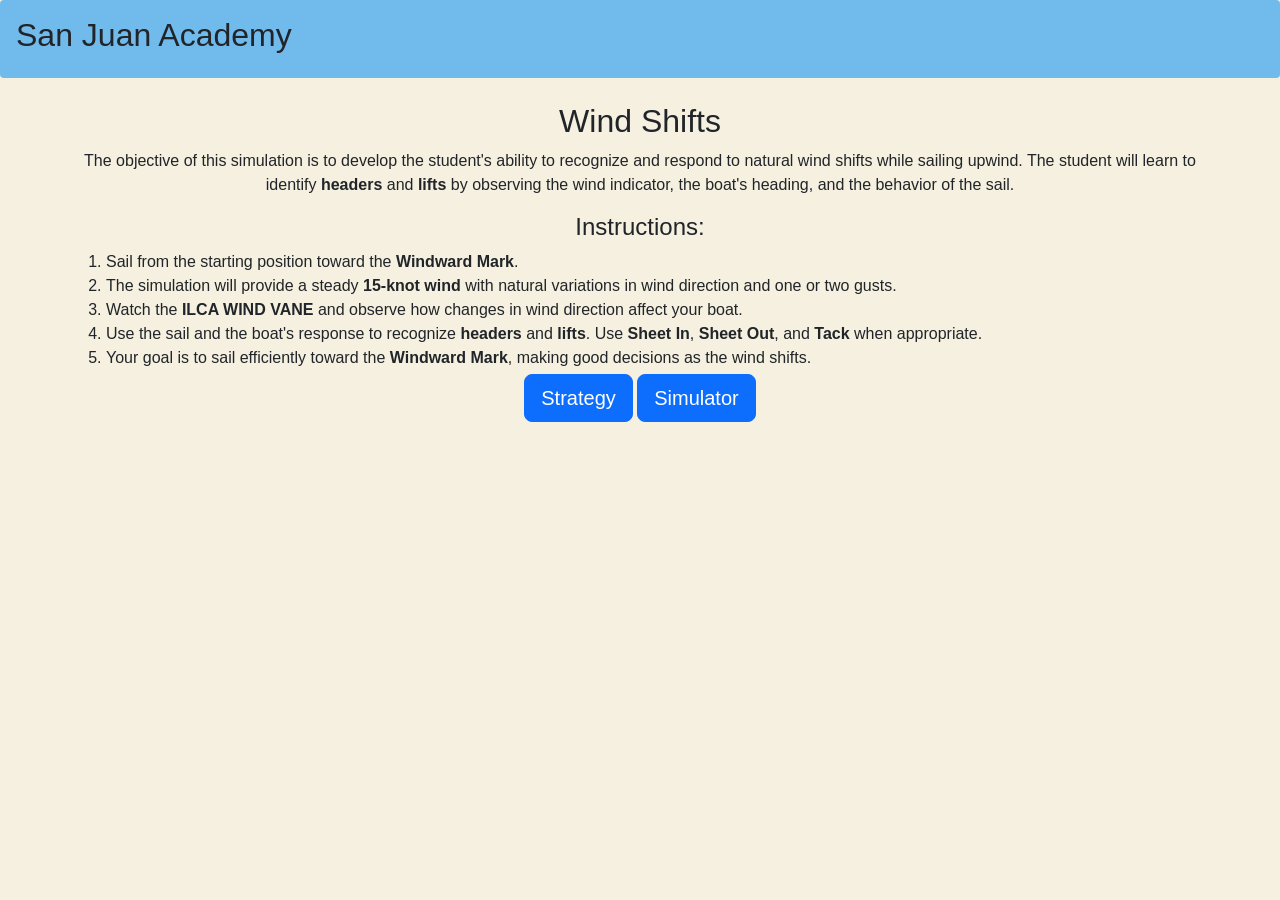
==== index.html @ 639eae8e "Update index.html" ====
<!DOCTYPE html>
<html lang="en">
<head>
<meta charset="UTF-8">
<meta name="viewport" content="width=device-width, initial-scale=1">
<title>Wind Shifts | San Juan Academy</title>

<!-- Bootstrap -->
<link href="https://cdn.jsdelivr.net/npm/bootstrap@5.3.7/dist/css/bootstrap.min.css" rel="stylesheet">

<!-- Bootstrap Icons -->
<link rel="stylesheet" href="https://cdn.jsdelivr.net/npm/bootstrap-icons@1.13.1/font/bootstrap-icons.min.css">

<!-- Google Font -->
<link href="https://fonts.googleapis.com/css2?family=Inter:wght@400;500;600;700&display=swap" rel="stylesheet">

    	<!-- 2. Your Personal Custom CSS Last (Overrides everything above safely) -->
  	<link rel="stylesheet" href="css/style.css">
    <link rel="apple-touch-icon" sizes="180x180" href="favicon/apple-touch-icon.png">
    <link rel="icon" type="image/png" sizes="32x32" href="favicon/favicon-32x32.png">
    <link rel="icon" type="image/png" sizes="16x16" href="favicon/favicon-16x16.png">
    <link rel="manifest" href="favicon/site.webmanifest">
</head>
<body>
    <div style="background-color: var(--nav-bg); color: var(--text-color); padding: 1rem; border-radius: 4px;">
        <h2>San Juan Academy</h2>
    </div>

    <section class="container text-center py-4">
            <h2>Wind Shifts</h2> 
    <p>
        The objective of this simulation is to develop the student's ability
        to recognize and respond to natural wind shifts while sailing upwind.
        The student will learn to identify <strong>headers</strong> and
        <strong>lifts</strong> by observing the wind indicator, the boat's
        heading, and the behavior of the sail.
    </p>

    <h4>
        Instructions:
    </h4>

    <!-- "text-start" forces text alignment to the left,
         and "d-inline-block" prevents the list from stretching -->
    <ol class="text-start d-inline-block ps-4 mb-0">
        <li>
            Sail from the starting position toward the
            <strong>Windward Mark</strong>.
        </li>
        <li>
            The simulation will provide a steady
            <strong>15-knot wind</strong> with natural variations in
            wind direction and one or two gusts.
        </li>
        <li>
            Watch the <strong>ILCA WIND VANE</strong> and observe how changes
            in wind direction affect your boat.
        </li>
        <li>
            Use the sail and the boat's response to recognize
            <strong>headers</strong> and <strong>lifts</strong>. Use <strong>Sheet In</strong>, <strong>Sheet Out</strong>, and
            <strong>Tack</strong> when appropriate.
        </li>
        <li>
            Your goal is to sail efficiently toward the
            <strong>Windward Mark</strong>, making good decisions as the
            wind shifts.
        </li>
    </ol>
    <div class="text-center my-1">
        <a href="strategy.html" class="btn btn-primary btn-lg">Strategy</a>
        <a href="main.html" class="btn btn-primary btn-lg">Simulator</a>
    </div>
</section>
</body>
---- css/style.css ----
/* 1. Define your 5 colors */
:root {
  --bg-color: rgb(245 240 223);       /* 1. Soft Sand (Main Light Background) */
  --text-color: rgb(33 37 41);         /* 2. Charcoal Black (Main Text for clear reading) */
  --primary-color: rgb(21 101 161);    /* 3. Deep Sea Blue (Buttons) */
  --nav-bg: rgb(113 186 236);          /* 4. Light Clear Sky Blue (Navbar Background) */
  --footer-bg: rgb(229 217 186);       /* 5. Sandy Beach Beige (Footer Background) */
}

/* 2. Assign them to your HTML structures */
body {
  background-color: var(--bg-color) !important;
  color: var(--text-color) !important;
  margin: 0;
  font-family: -apple-system, BlinkMacSystemFont, "Segoe UI", Roboto, sans-serif;
}









/* ==========================================
   3. Layout Container 
   ========================================== */
.container {
  display: flex;
  flex-direction: column;
  height: 90dvh;
}

  /* 1. Make the input pane a flex container that fills the height */
#input-pane {
  display: flex;
  flex-direction: column;
  height: 100%; /* Or 100vh depending on your container setup */
}


/* 2. Hide inactive sections, but make the active section fill ALL available space */
.input-section {
  display: none; 
}

.input-section.active {
  display: flex;
  flex-direction: column;
  flex: 1; /* 💡 This forces the active section to stretch and fill the whole #input-pane */
  height: 100%;
}

/* 3. Make the rows stretch evenly from top to bottom */
.input-section.active .control-row,
.input-section.active .control-column {
  display: flex;
  flex: 1; /* 💡 This splits the vertical space evenly among rows/columns */
  gap: 8px; /* Adds space between buttons */
  margin-bottom: 8px;
}

/* 4. Make the buttons expand to fill the width and height of their row */
.control-button {
  flex: 1; /* 💡 This forces buttons to stretch horizontally to fill the row */
  width: 100%;
  height: 100%; /* Forces buttons to stretch vertically */
  font-size: 1.1rem; /* Optional: makes text easier to read on big buttons */
}


/* ==========================================
   4. Individual Panel Blocks
   ========================================== */
#windControl, 
#pointOfSailControl, 
#map, 
#input-pane {
  background: #ffffff;
  padding: 8px; /* Reduced box interior padding */
  border-radius: 6px;
  box-shadow: 0 1px 3px rgba(0, 0, 0, 0.05);
  box-sizing: border-box;
}

/* Map specific styling */
#map {
  background-color: #e5e9f0;
  border: 1px dashed #ccd4e0;
  height: 600px;
}

/* ==========================================
   5. Form Elements & Radio Buttons
   ========================================== */
label {
  display: block;
  margin-bottom: 4px; /* Snug spacing between options */
  cursor: pointer;
  font-size: 0.88rem;
}

input[type="radio"] {
  margin-right: 4px;
  vertical-align: middle;
}

/* ==========================================
   5. Input Pane / Active Section
   ========================================== */
#input-pane {
  display: flex;
  flex-direction: column;
  padding: 4px; /* Minimal padding around controls */
}

/* Hide inactive sections */
.input-section:not(.active) {
  display: none !important;
}

/* Active section matches its exact text/button height */
.input-section.active {
  display: flex;
  flex-direction: column;
  width: 100%;
  gap: 4px; /* Close spacing between button rows */
  box-sizing: border-box;
}

/* Row-based buttons alignment */
.control-row {
  display: flex;
  gap: 4px; /* Minimal gap side-by-side */
}

/* Column-based buttons alignment */
.control-column {
  display: flex;
  flex-direction: column;
  gap: 4px; /* Minimal gap stacked */
}

/* Modern, dense dashboard buttons */
.control-button {
  flex: 1;
  padding: 5px 8px; /* Smaller, tight padding inside buttons */
  font-size: 0.85rem; /* Readable but small font */
  font-weight: 500;
  color: #4a5568;
  background-color: #ffffff;
  border: 1px solid #cbd5e1;
  border-radius: 4px;
  cursor: pointer;
  transition: all 0.15s ease;
  white-space: nowrap;
}

.control-button:hover {
  background-color: #edf2f7;
}
/* ==========================================
   INPUT PANE & ACTIVE SECTIONS
   ========================================== */
#input-pane {
  display: flex;
  flex-direction: column;
  padding: 4px;
}

/* Hide inactive sections */
.input-section:not(.active) {
  display: none !important;
}

/* Active control layout */
.input-section.active {
  display: flex;
  flex-direction: column;
  width: 100%;
  gap: 4px;
  box-sizing: border-box;
}

.control-row {
  display: flex;
  gap: 4px;
}

.control-column {
  display: flex;
  flex-direction: column;
  gap: 4px;
}

/* Base button style (Unclicked) */
.control-button {
  flex: 1;
  padding: 5px 8px;
  font-size: 0.85rem;
  font-weight: 500;
  color: #4a5568;
  background-color: #ffffff;
  border: 1px solid #cbd5e1;
  border-radius: 4px;
  cursor: pointer;
  transition: all 0.1s ease;
  white-space: nowrap;
}

/* Hover state (Only changes background slightly on mouseover) */
.control-button:hover {
  background-color: #edf2f7;
}

/* =========================================================
   🎯 THE FIX: THE HIGHLIGHT RULE FOR THE CURRENT SETTING
   ========================================================= */
/* Change '.selected' to match whatever class name your JS uses */
.control-button.selected,
.control-button.active-setting { 
  background-color: #3182ce !important; /* Vivid Sea Blue */
  color: #ffffff !important;            /* High-contrast White Text */
  border-color: #2b6cb0 !important;      /* Darker Blue Border */
  font-weight: bold !important;
}

#pointOfSailControl .point-of-sail-options {
    display: flex;
    flex-wrap: wrap;
    gap: 8px 12px;
    align-items: center;
}

#pointOfSailControl label {
    white-space: nowrap;
}

  #startExamBtn {
    position: absolute;
    bottom: 30px;       /* lower center */
    left: 50%;
    transform: translateX(-50%);
    z-index: 1000;
    background: #007acc;
    color: #fff;
    border: none;
    padding: 16px 32px;
    font-size: 1.2rem;
    font-weight: bold;
    border-radius: 8px;
    cursor: pointer;
  }
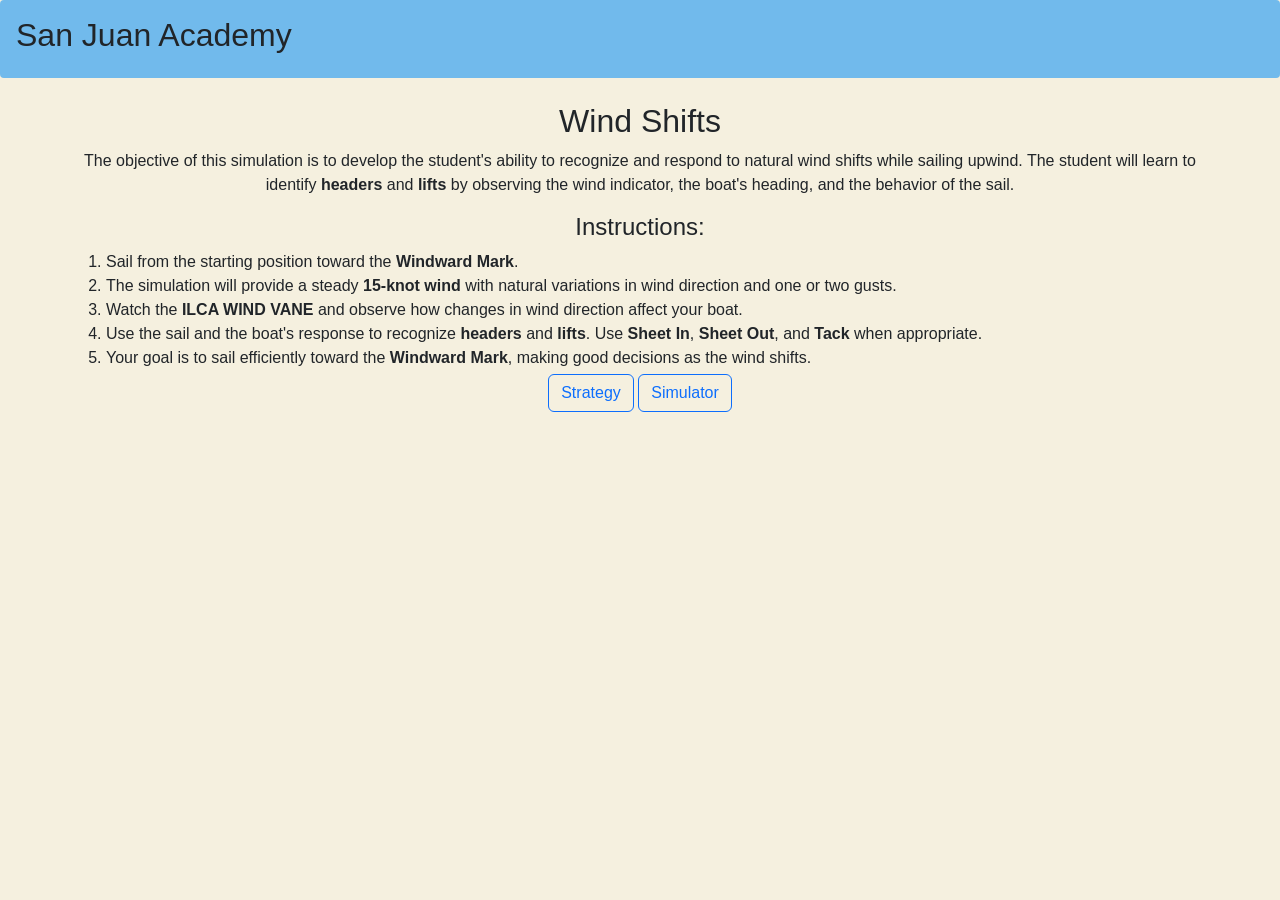
==== commit a56c4609: "Update index.html" ====
--- a/index.html
+++ b/index.html
@@ -68,8 +68,8 @@
         </li>
     </ol>
     <div class="text-center my-1">
-        <a href="strategy.html" class="btn btn-primary btn-lg">Strategy</a>
-        <a href="main.html" class="btn btn-primary btn-lg">Simulator</a>
+        <a href="strategy.html" class="btn btn-outline-primary">Strategy</a>
+        <a href="main.html" class="btn btn-outline-primary">Simulator</a>
     </div>
 </section>
 </body>
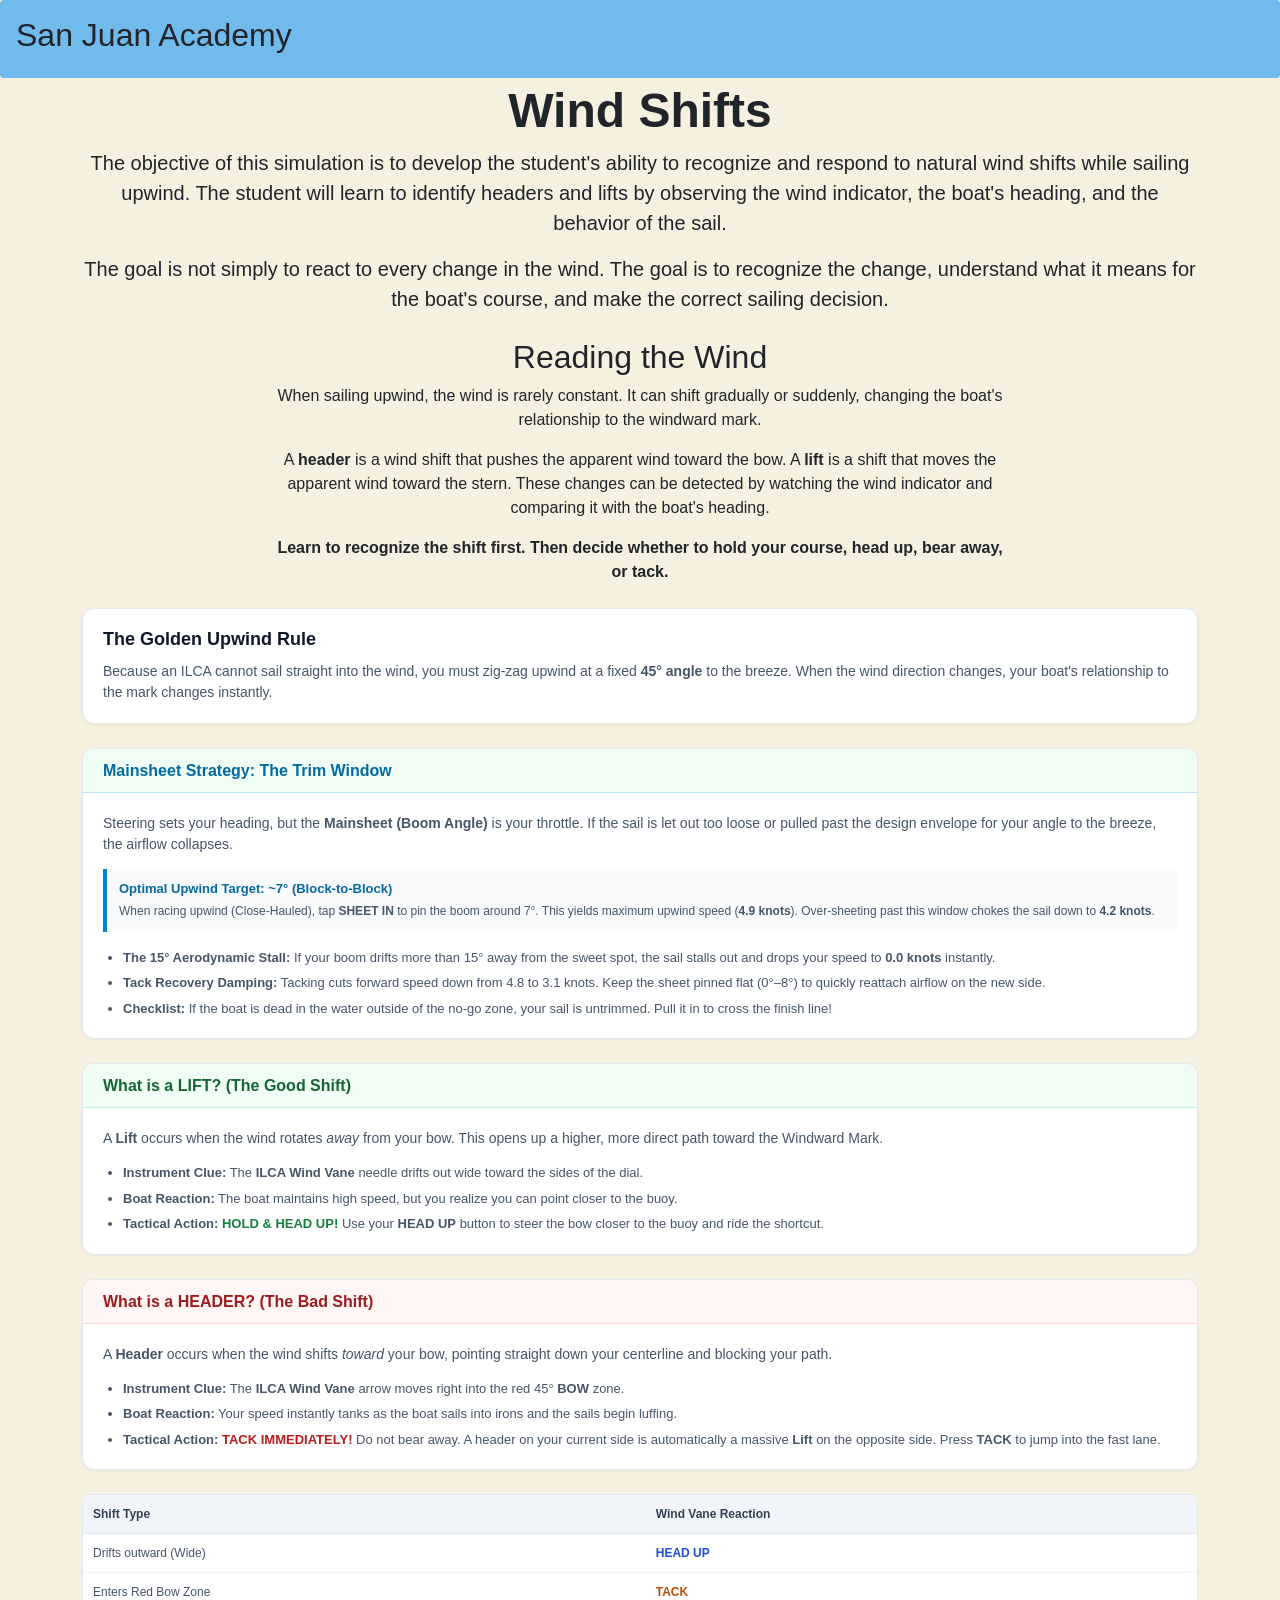
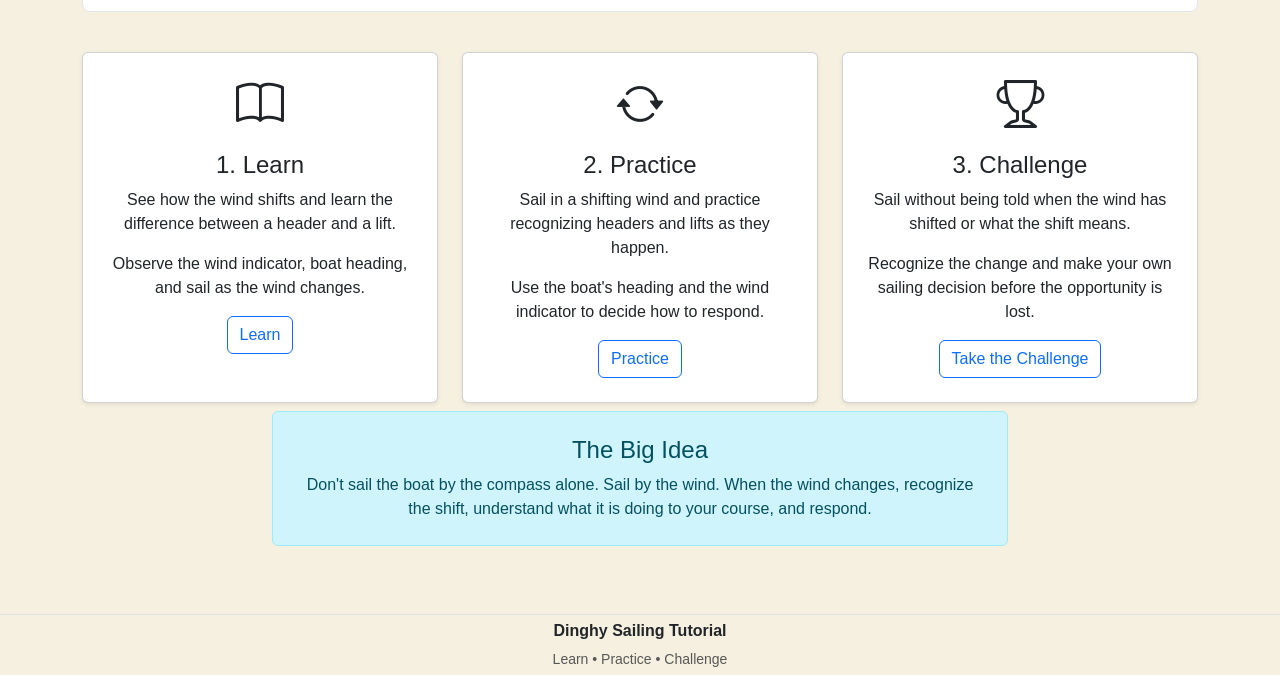
==== commit 407c38b5: "more code enhancements" ====
--- a/index.html
+++ b/index.html
@@ -14,62 +14,261 @@
 <!-- Google Font -->
 <link href="https://fonts.googleapis.com/css2?family=Inter:wght@400;500;600;700&display=swap" rel="stylesheet">
 
-    	<!-- 2. Your Personal Custom CSS Last (Overrides everything above safely) -->
-  	<link rel="stylesheet" href="css/style.css">
-    <link rel="apple-touch-icon" sizes="180x180" href="favicon/apple-touch-icon.png">
-    <link rel="icon" type="image/png" sizes="32x32" href="favicon/favicon-32x32.png">
-    <link rel="icon" type="image/png" sizes="16x16" href="favicon/favicon-16x16.png">
-    <link rel="manifest" href="favicon/site.webmanifest">
+<!-- Custom CSS -->
+<link rel="stylesheet" href="css/style.css">
+
+<link rel="apple-touch-icon" sizes="180x180" href="favicon/apple-touch-icon.png">
+<link rel="icon" type="image/png" sizes="32x32" href="favicon/favicon-32x32.png">
+<link rel="icon" type="image/png" sizes="16x16" href="favicon/favicon-16x16.png">
+<link rel="manifest" href="favicon/site.webmanifest">
 </head>
 <body>
-    <div style="background-color: var(--nav-bg); color: var(--text-color); padding: 1rem; border-radius: 4px;">
-        <h2>San Juan Academy</h2>
+<div style="background-color: var(--nav-bg); color: var(--text-color); padding: 1rem; border-radius: 4px;">
+    <h2>San Juan Academy</h2>
+</div>
+
+    <!-- Hero -->
+    <header class="container text-center py-1">
+        <h1 class="display-5 fw-bold">
+            Wind Shifts
+        </h1>
+        <p class="lead mt-1">
+            The objective of this simulation is to develop the student's ability
+            to recognize and respond to natural wind shifts while sailing upwind.
+            The student will learn to identify <strong>headers</strong> and
+            <strong>lifts</strong> by observing the wind indicator, the boat's
+            heading, and the behavior of the sail.
+        </p>
+        <p class="lead mt-1">
+            The goal is not simply to react to every change in the wind.
+            The goal is to recognize the change, understand what it means for
+            the boat's course, and make the correct sailing decision.
+        </p>
+    </header>
+    <!-- Introduction -->
+    <section class="container py-1">
+        <div class="row justify-content-center">
+            <div class="col-lg-8 text-center">
+                <h2>Reading the Wind</h2>
+                <p class="mt-1">
+                    When sailing upwind, the wind is rarely constant.
+                    It can shift gradually or suddenly, changing the boat's
+                    relationship to the windward mark.
+                </p>
+                <p>
+                    A <strong>header</strong> is a wind shift that pushes the
+                    apparent wind toward the bow. A <strong>lift</strong> is a
+                    shift that moves the apparent wind toward the stern.
+                    These changes can be detected by watching the wind indicator
+                    and comparing it with the boat's heading.
+                </p>
+                <p class="fw-semibold">
+                    Learn to recognize the shift first. Then decide whether
+                    to hold your course, head up, bear away, or tack.
+                </p>
+            </div>
+        </div>
+    </section>
+
+    <section class="container py-1">
+        <!-- Core Rule Intro -->
+        <div style="background-color: #ffffff; border: 1px solid #e2e8f0; border-radius: 12px; padding: 20px; margin-bottom: 24px; box-shadow: 0 1px 3px rgba(0,0,0,0.05);">
+        <h2 style="font-size: 18px; font-weight: 700; color: #0f172a; margin-top: 0; margin-bottom: 10px;">The Golden Upwind Rule</h2>
+        <p style="margin: 0; font-size: 14px; color: #475569;">
+            Because an ILCA cannot sail straight into the wind, you must zig-zag upwind at a fixed <strong>45° angle</strong> to the breeze. When the wind direction changes, your boat's relationship to the mark changes instantly.
+        </p>
+        </div>
+        <!-- ⛵ Mainsheet Strategy & Trim Window -->
+        <section style="background-color: #ffffff; border: 1px solid #e2e8f0; border-radius: 12px; margin-bottom: 24px; overflow: hidden; box-shadow: 0 1px 3px rgba(0,0,0,0.05);">
+        <div style="background-color: #f0fdf4; border-bottom: 1px solid #bae6fd; padding: 12px 20px; display: flex; align-items: center; gap: 8px;">
+            <h2 style="font-size: 16px; font-weight: 700; color: #0369a1; margin: 0;">Mainsheet Strategy: The Trim Window</h2>
+        </div>
+        <div style="padding: 20px;">
+            <p style="margin-top: 0; margin-bottom: 14px; font-size: 14px; color: #475569;">
+            Steering sets your heading, but the <strong>Mainsheet (Boom Angle)</strong> is your throttle. If the sail is let out too loose or pulled past the design envelope for your angle to the breeze, the airflow collapses.
+            </p>
+            
+            <div style="background-color: #f8fafc; border-left: 4px solid #0284c7; padding: 12px; margin-bottom: 16px; border-radius: 0 4px 4px 0;">
+            <h3 style="margin: 0 0 6px 0; font-size: 13px; font-weight: 700; color: #0369a1;">Optimal Upwind Target: ~7° (Block-to-Block)</h3>
+            <p style="margin: 0; font-size: 12px; color: #475569; line-height: 1.4;">
+                When racing upwind (Close-Hauled), tap <strong>SHEET IN</strong> to pin the boom around 7°. This yields maximum upwind speed (<strong>4.9 knots</strong>). Over-sheeting past this window chokes the sail down to <strong>4.2 knots</strong>.
+            </p>
+            </div>
+
+            <ul style="margin: 0; padding-left: 20px; font-size: 13px; color: #475569; display: flex; flex-direction: column; gap: 6px;">
+            <li><strong>The 15° Aerodynamic Stall:</strong> If your boom drifts more than 15° away from the sweet spot, the sail stalls out and drops your speed to <strong>0.0 knots</strong> instantly.</li>
+            <li><strong>Tack Recovery Damping:</strong> Tacking cuts forward speed down from 4.8 to 3.1 knots. Keep the sheet pinned flat (0°–8°) to quickly reattach airflow on the new side.</li>
+            <li><strong>Checklist:</strong> If the boat is dead in the water outside of the no-go zone, your sail is untrimmed. Pull it in to cross the finish line!</li>
+            </ul>
+        </div>
+        </section>
+
+        <!-- Scenario: Lift -->
+        <section style="background-color: #ffffff; border: 1px solid #e2e8f0; border-radius: 12px; margin-bottom: 24px; overflow: hidden; box-shadow: 0 1px 3px rgba(0,0,0,0.05);">
+        <div style="background-color: #f0fdf4; border-bottom: 1px solid #bbf7d0; padding: 12px 20px; display: flex; align-items: center; gap: 8px;">
+            <h2 style="font-size: 16px; font-weight: 700; color: #166534; margin: 0;">What is a LIFT? (The Good Shift)</h2>
+        </div>
+        <div style="padding: 20px;">
+            <p style="margin-top: 0; margin-bottom: 14px; font-size: 14px; color: #475569;">
+            A <strong>Lift</strong> occurs when the wind rotates <em>away</em> from your bow. This opens up a higher, more direct path toward the Windward Mark.
+            </p>
+            <ul style="margin: 0; padding-left: 20px; font-size: 13px; color: #475569; display: flex; flex-direction: column; gap: 6px;">
+            <li><strong>Instrument Clue:</strong> The <strong>ILCA Wind Vane</strong> needle drifts out wide toward the sides of the dial.</li>
+            <li><strong>Boat Reaction:</strong> The boat maintains high speed, but you realize you can point closer to the buoy.</li>
+            <li><strong>Tactical Action:</strong> <span style="color: #15803d; font-weight: bold;">HOLD & HEAD UP!</span> Use your <strong>HEAD UP</strong> button to steer the bow closer to the buoy and ride the shortcut.</li>
+            </ul>
+        </div>
+        </section>
+
+        <!-- Scenario: Header -->
+        <section style="background-color: #ffffff; border: 1px solid #e2e8f0; border-radius: 12px; margin-bottom: 24px; overflow: hidden; box-shadow: 0 1px 3px rgba(0,0,0,0.05);">
+        <div style="background-color: #fff5f5; border-bottom: 1px solid #fed7d7; padding: 12px 20px; display: flex; align-items: center; gap: 8px;">
+            <h2 style="font-size: 16px; font-weight: 700; color: #9b1c1c; margin: 0;">What is a HEADER? (The Bad Shift)</h2>
+        </div>
+        <div style="padding: 20px;">
+            <p style="margin-top: 0; margin-bottom: 14px; font-size: 14px; color: #475569;">
+            A <strong>Header</strong> occurs when the wind shifts <em>toward</em> your bow, pointing straight down your centerline and blocking your path.
+            </p>
+            <ul style="margin: 0; padding-left: 20px; font-size: 13px; color: #475569; display: flex; flex-direction: column; gap: 6px;">
+            <li><strong>Instrument Clue:</strong> The <strong>ILCA Wind Vane</strong> arrow moves right into the red 45° <strong>BOW</strong> zone.</li>
+            <li><strong>Boat Reaction:</strong> Your speed instantly tanks as the boat sails into irons and the sails begin luffing.</li>
+            <li><strong>Tactical Action:</strong> <span style="color: #b91c1c; font-weight: bold;">TACK IMMEDIATELY!</span> Do not bear away. A header on your current side is automatically a massive <strong>Lift</strong> on the opposite side. Press <strong>TACK</strong> to jump into the fast lane.</li>
+            </ul>
+        </div>
+        </section>
+
+        <!-- Strategy Reference Table -->
+        <div style="overflow-x: auto; margin-bottom: 32px; border: 1px solid #e2e8f0; border-radius: 8px; background: #ffffff;">
+        <table style="width: 100%; border-collapse: collapse; font-size: 12px; text-align: left;">
+            <thead>
+            <tr style="background-color: #f1f5f9; border-bottom: 1px solid #e2e8f0;">
+                <th style="padding: 10px; font-weight: 700; color: #334155;">Shift Type</th>
+                <th style="padding: 10px; font-weight: 700; color: #334155;">Wind Vane Reaction</th>
+            </tr>
+            </thead>
+            <tbody>
+            <tr style="border-bottom: 1px solid #f1f5f9;">
+                <td style="padding: 10px; color: #475569;">Drifts outward (Wide)</td>
+                <td style="padding: 10px; font-weight: 600; color: #1d4ed8;">HEAD UP</td>
+            </tr>
+            <tr>
+                <td style="padding: 10px; color: #475569;">Enters Red Bow Zone</td>
+                <td style="padding: 10px; font-weight: 600; color: #b45309;">TACK</td>
+            </tr>
+            </tbody>
+        </table>
+        </div>
+    </section>
+
+    <!-- Three stages -->
+    <section class="container py-1">
+        <div class="row g-4">
+            <!-- Learn -->
+            <div class="col-md-4">
+                <div class="card h-100 text-center shadow-sm">
+                    <div class="card-body p-4">
+                        <i class="bi bi-book display-5"></i>
+                        <h3 class="h4 mt-3">
+                        1. Learn
+                        </h3>
+                        <p>
+                            See how the wind shifts and learn the difference
+                            between a header and a lift.
+                        </p>
+                        <p>
+                            Observe the wind indicator, boat heading, and sail
+                            as the wind changes.
+                        </p>
+                        <a href="learn.html"
+                        class="btn btn-outline-primary">
+                        Learn
+                        </a>
+                    </div>
+                </div>
+            </div>
+            <!-- Practice -->
+            <div class="col-md-4">
+                <div class="card h-100 text-center shadow-sm">
+                    <div class="card-body p-4">
+                        <i class="bi bi-arrow-repeat display-5"></i>
+                        <h3 class="h4 mt-3">
+                        2. Practice
+                        </h3>
+                        <p>
+                            Sail in a shifting wind and practice recognizing
+                            headers and lifts as they happen.
+                        </p>
+                        <p>
+                            Use the boat's heading and the wind indicator to
+                            decide how to respond.
+                        </p>
+                        <a href="practice.html"
+                        class="btn btn-outline-primary">
+                        Practice
+                        </a>
+                    </div>
+                </div>
+            </div>
+            <!-- Challenge -->
+            <div class="col-md-4">
+                <div class="card h-100 text-center shadow-sm">
+                    <div class="card-body p-4">
+                        <i class="bi bi-trophy display-5"></i>
+                        <h3 class="h4 mt-3">
+                            3. Challenge
+                        </h3>
+                        <p>
+                            Sail without being told when the wind has shifted
+                            or what the shift means.
+                        </p>
+                        <p>
+                            Recognize the change and make your own sailing
+                            decision before the opportunity is lost.
+                        </p>
+                        <a href="challenge.html"
+                        class="btn btn-outline-primary">
+                            Take the Challenge
+                        </a>
+                    </div>
+                </div>
+            </div>
+        </div>
+    </section>
+
+    <!-- Key idea -->
+    <section class="container py-1">
+        <div class="row justify-content-center">
+            <div class="col-lg-8">
+                <div class="alert alert-info text-center p-4">
+                    <h2 class="h4">
+                        The Big Idea
+                    </h2>
+                    <p class="mb-0">
+                        Don't sail the boat by the compass alone.
+                        Sail by the wind. When the wind changes,
+                        recognize the shift, understand what it is doing
+                        to your course, and respond.
+                    </p>
+                </div>
+            </div>
+        </div>
+    </section>
+
+
+<!-- Footer -->
+<footer class="border-top mt-5 py-1">
+    <div class="container text-center">
+        <p class="mb-1">
+            <strong>Dinghy Sailing Tutorial</strong>
+        </p>
+        <small class="text-body-secondary">
+            Learn • Practice • Challenge
+        </small>
     </div>
-
-    <section class="container text-center py-4">
-            <h2>Wind Shifts</h2> 
-    <p>
-        The objective of this simulation is to develop the student's ability
-        to recognize and respond to natural wind shifts while sailing upwind.
-        The student will learn to identify <strong>headers</strong> and
-        <strong>lifts</strong> by observing the wind indicator, the boat's
-        heading, and the behavior of the sail.
-    </p>
-
-    <h4>
-        Instructions:
-    </h4>
-
-    <!-- "text-start" forces text alignment to the left,
-         and "d-inline-block" prevents the list from stretching -->
-    <ol class="text-start d-inline-block ps-4 mb-0">
-        <li>
-            Sail from the starting position toward the
-            <strong>Windward Mark</strong>.
-        </li>
-        <li>
-            The simulation will provide a steady
-            <strong>15-knot wind</strong> with natural variations in
-            wind direction and one or two gusts.
-        </li>
-        <li>
-            Watch the <strong>ILCA WIND VANE</strong> and observe how changes
-            in wind direction affect your boat.
-        </li>
-        <li>
-            Use the sail and the boat's response to recognize
-            <strong>headers</strong> and <strong>lifts</strong>. Use <strong>Sheet In</strong>, <strong>Sheet Out</strong>, and
-            <strong>Tack</strong> when appropriate.
-        </li>
-        <li>
-            Your goal is to sail efficiently toward the
-            <strong>Windward Mark</strong>, making good decisions as the
-            wind shifts.
-        </li>
-    </ol>
-    <div class="text-center my-1">
-        <a href="strategy.html" class="btn btn-outline-primary">Strategy</a>
-        <a href="main.html" class="btn btn-outline-primary">Simulator</a>
-    </div>
-</section>
-</body>+</footer>
+
+<script src="https://cdn.jsdelivr.net/npm/bootstrap@5.3.7/dist/js/bootstrap.bundle.min.js">
+</script>
+</body>
+</html>
+
--- a/css/style.css
+++ b/css/style.css
@@ -23,14 +23,6 @@
 
 
 
-/* ==========================================
-   3. Layout Container 
-   ========================================== */
-.container {
-  display: flex;
-  flex-direction: column;
-  height: 90dvh;
-}
 
   /* 1. Make the input pane a flex container that fills the height */
 #input-pane {
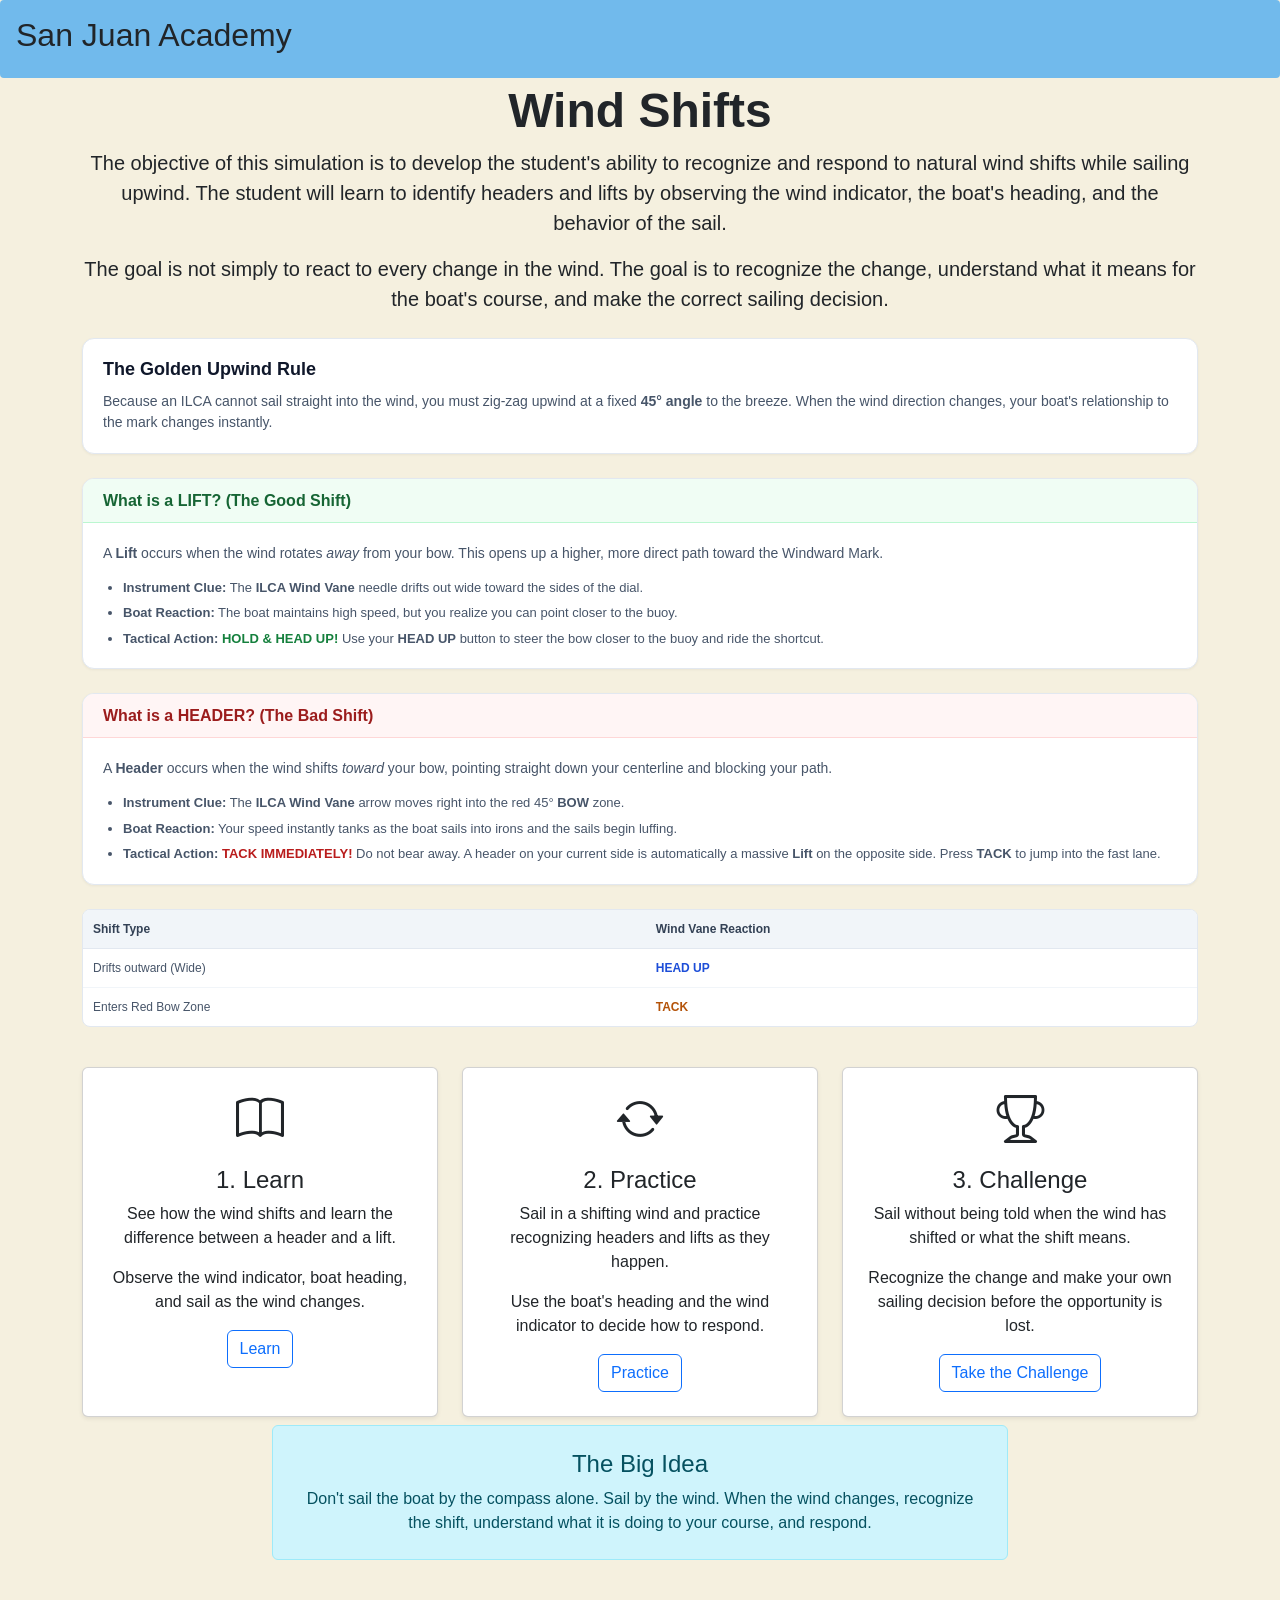
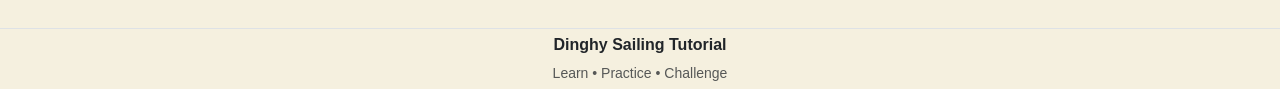
==== commit e2f59f06: "made landing page shorter" ====
--- a/index.html
+++ b/index.html
@@ -45,30 +45,7 @@
             the boat's course, and make the correct sailing decision.
         </p>
     </header>
-    <!-- Introduction -->
-    <section class="container py-1">
-        <div class="row justify-content-center">
-            <div class="col-lg-8 text-center">
-                <h2>Reading the Wind</h2>
-                <p class="mt-1">
-                    When sailing upwind, the wind is rarely constant.
-                    It can shift gradually or suddenly, changing the boat's
-                    relationship to the windward mark.
-                </p>
-                <p>
-                    A <strong>header</strong> is a wind shift that pushes the
-                    apparent wind toward the bow. A <strong>lift</strong> is a
-                    shift that moves the apparent wind toward the stern.
-                    These changes can be detected by watching the wind indicator
-                    and comparing it with the boat's heading.
-                </p>
-                <p class="fw-semibold">
-                    Learn to recognize the shift first. Then decide whether
-                    to hold your course, head up, bear away, or tack.
-                </p>
-            </div>
-        </div>
-    </section>
+
 
     <section class="container py-1">
         <!-- Core Rule Intro -->
@@ -78,30 +55,7 @@
             Because an ILCA cannot sail straight into the wind, you must zig-zag upwind at a fixed <strong>45° angle</strong> to the breeze. When the wind direction changes, your boat's relationship to the mark changes instantly.
         </p>
         </div>
-        <!-- ⛵ Mainsheet Strategy & Trim Window -->
-        <section style="background-color: #ffffff; border: 1px solid #e2e8f0; border-radius: 12px; margin-bottom: 24px; overflow: hidden; box-shadow: 0 1px 3px rgba(0,0,0,0.05);">
-        <div style="background-color: #f0fdf4; border-bottom: 1px solid #bae6fd; padding: 12px 20px; display: flex; align-items: center; gap: 8px;">
-            <h2 style="font-size: 16px; font-weight: 700; color: #0369a1; margin: 0;">Mainsheet Strategy: The Trim Window</h2>
-        </div>
-        <div style="padding: 20px;">
-            <p style="margin-top: 0; margin-bottom: 14px; font-size: 14px; color: #475569;">
-            Steering sets your heading, but the <strong>Mainsheet (Boom Angle)</strong> is your throttle. If the sail is let out too loose or pulled past the design envelope for your angle to the breeze, the airflow collapses.
-            </p>
-            
-            <div style="background-color: #f8fafc; border-left: 4px solid #0284c7; padding: 12px; margin-bottom: 16px; border-radius: 0 4px 4px 0;">
-            <h3 style="margin: 0 0 6px 0; font-size: 13px; font-weight: 700; color: #0369a1;">Optimal Upwind Target: ~7° (Block-to-Block)</h3>
-            <p style="margin: 0; font-size: 12px; color: #475569; line-height: 1.4;">
-                When racing upwind (Close-Hauled), tap <strong>SHEET IN</strong> to pin the boom around 7°. This yields maximum upwind speed (<strong>4.9 knots</strong>). Over-sheeting past this window chokes the sail down to <strong>4.2 knots</strong>.
-            </p>
-            </div>
-
-            <ul style="margin: 0; padding-left: 20px; font-size: 13px; color: #475569; display: flex; flex-direction: column; gap: 6px;">
-            <li><strong>The 15° Aerodynamic Stall:</strong> If your boom drifts more than 15° away from the sweet spot, the sail stalls out and drops your speed to <strong>0.0 knots</strong> instantly.</li>
-            <li><strong>Tack Recovery Damping:</strong> Tacking cuts forward speed down from 4.8 to 3.1 knots. Keep the sheet pinned flat (0°–8°) to quickly reattach airflow on the new side.</li>
-            <li><strong>Checklist:</strong> If the boat is dead in the water outside of the no-go zone, your sail is untrimmed. Pull it in to cross the finish line!</li>
-            </ul>
-        </div>
-        </section>
+
 
         <!-- Scenario: Lift -->
         <section style="background-color: #ffffff; border: 1px solid #e2e8f0; border-radius: 12px; margin-bottom: 24px; overflow: hidden; box-shadow: 0 1px 3px rgba(0,0,0,0.05);">
--- a/css/style.css
+++ b/css/style.css
@@ -80,7 +80,7 @@
 #map {
   background-color: #e5e9f0;
   border: 1px dashed #ccd4e0;
-  height: 600px;
+  height: 900px;
 }
 
 /* ==========================================
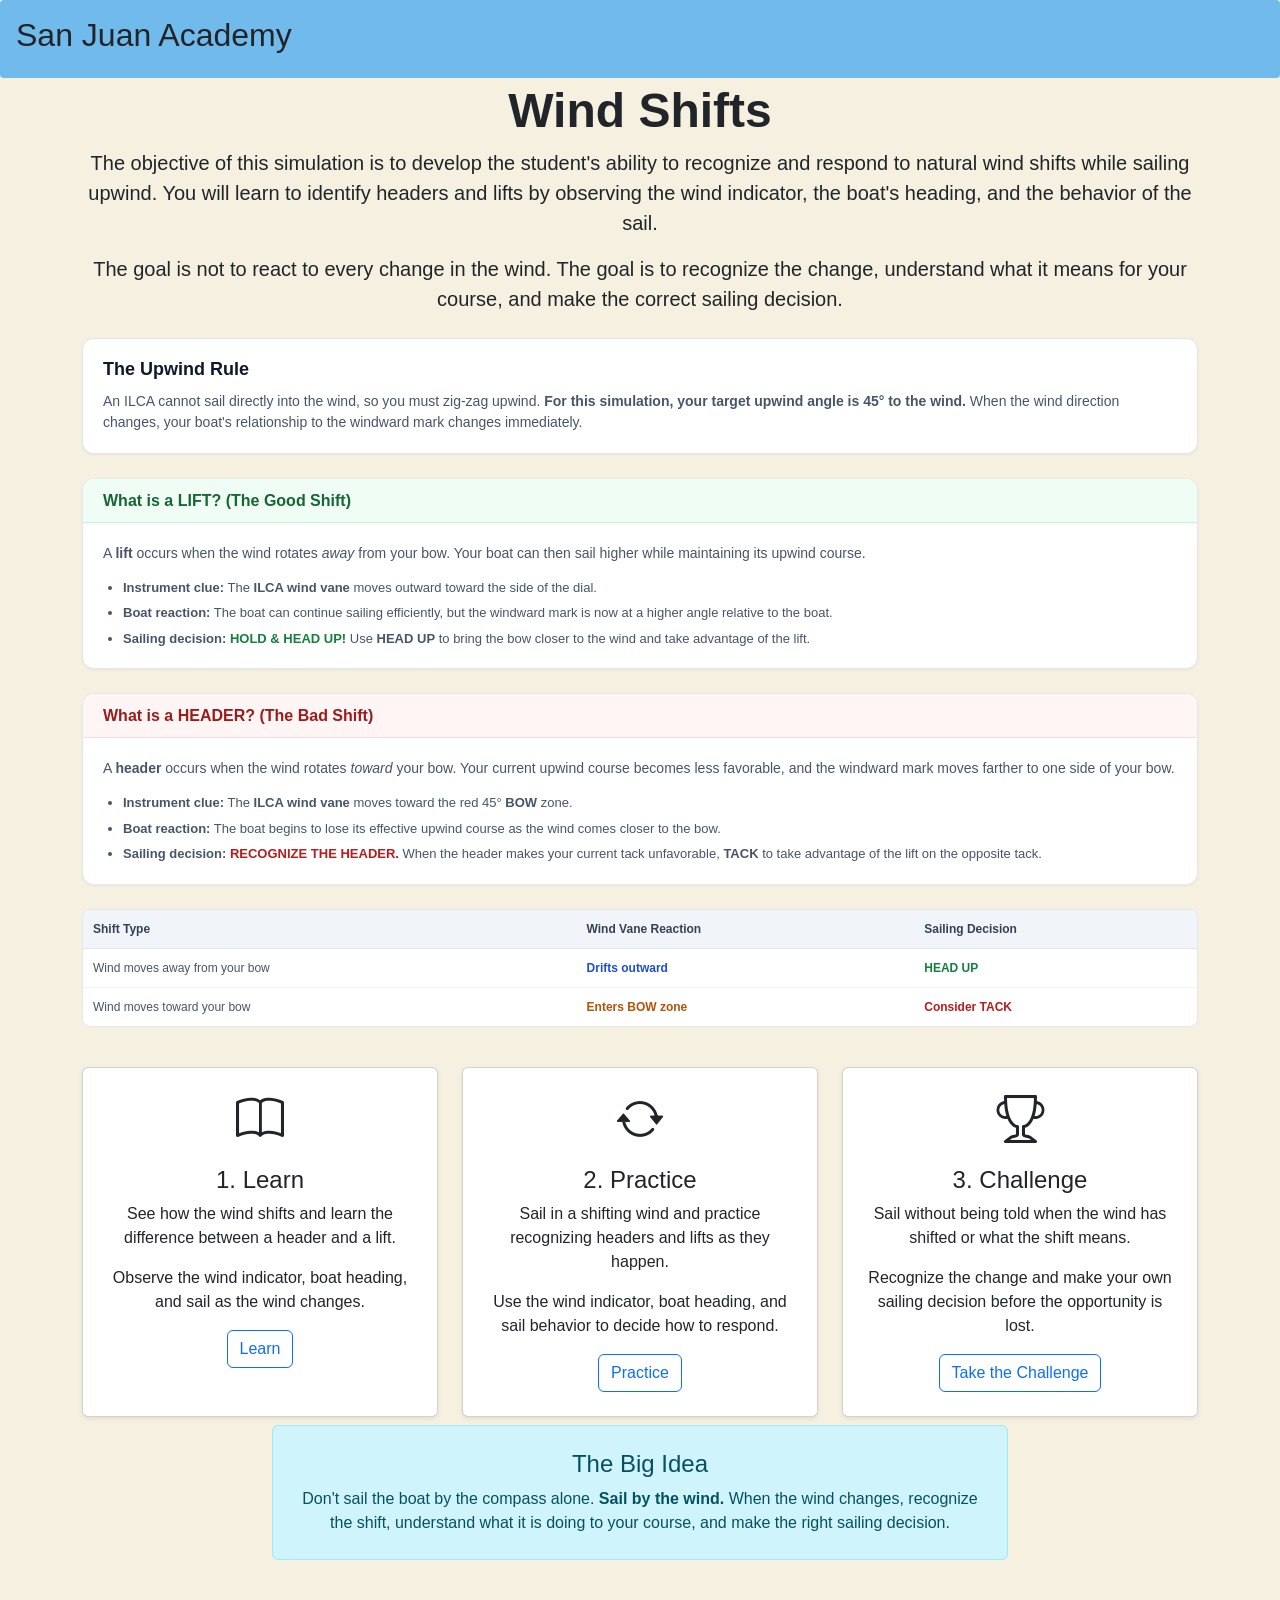
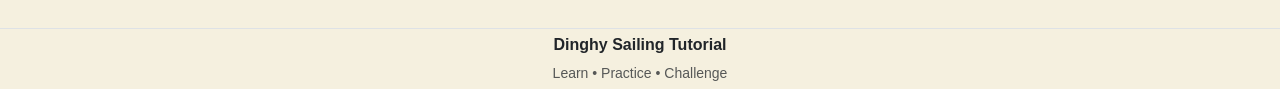
==== commit 394f8945: "improved the challenge.html" ====
--- a/index.html
+++ b/index.html
@@ -1,4 +1,5 @@
 <!DOCTYPE html>
+
 <html lang="en">
 <head>
 <meta charset="UTF-8">
@@ -6,15 +7,19 @@
 <title>Wind Shifts | San Juan Academy</title>
 
 <!-- Bootstrap -->
+
 <link href="https://cdn.jsdelivr.net/npm/bootstrap@5.3.7/dist/css/bootstrap.min.css" rel="stylesheet">
 
 <!-- Bootstrap Icons -->
+
 <link rel="stylesheet" href="https://cdn.jsdelivr.net/npm/bootstrap-icons@1.13.1/font/bootstrap-icons.min.css">
 
 <!-- Google Font -->
+
 <link href="https://fonts.googleapis.com/css2?family=Inter:wght@400;500;600;700&display=swap" rel="stylesheet">
 
 <!-- Custom CSS -->
+
 <link rel="stylesheet" href="css/style.css">
 
 <link rel="apple-touch-icon" sizes="180x180" href="favicon/apple-touch-icon.png">
@@ -22,207 +27,391 @@
 <link rel="icon" type="image/png" sizes="16x16" href="favicon/favicon-16x16.png">
 <link rel="manifest" href="favicon/site.webmanifest">
 </head>
+
 <body>
+
 <div style="background-color: var(--nav-bg); color: var(--text-color); padding: 1rem; border-radius: 4px;">
     <h2>San Juan Academy</h2>
 </div>
 
-    <!-- Hero -->
-    <header class="container text-center py-1">
-        <h1 class="display-5 fw-bold">
-            Wind Shifts
-        </h1>
-        <p class="lead mt-1">
-            The objective of this simulation is to develop the student's ability
-            to recognize and respond to natural wind shifts while sailing upwind.
-            The student will learn to identify <strong>headers</strong> and
-            <strong>lifts</strong> by observing the wind indicator, the boat's
-            heading, and the behavior of the sail.
+<!-- Hero -->
+<header class="container text-center py-1">
+
+
+<h1 class="display-5 fw-bold">
+    Wind Shifts
+</h1>
+
+<p class="lead mt-1">
+    The objective of this simulation is to develop the student's ability
+    to recognize and respond to natural wind shifts while sailing upwind.
+    You will learn to identify <strong>headers</strong> and
+    <strong>lifts</strong> by observing the wind indicator, the boat's
+    heading, and the behavior of the sail.
+</p>
+
+<p class="lead mt-1">
+    The goal is not to react to every change in the wind.
+    The goal is to <strong>recognize the change, understand what it means
+    for your course, and make the correct sailing decision.</strong>
+</p>
+</header>
+
+<section class="container py-1">
+
+<!-- Core Rule Intro -->
+<div style="background-color: #ffffff; border: 1px solid #e2e8f0; border-radius: 12px; padding: 20px; margin-bottom: 24px; box-shadow: 0 1px 3px rgba(0,0,0,0.05);">
+
+    <h2 style="font-size: 18px; font-weight: 700; color: #0f172a; margin-top: 0; margin-bottom: 10px;">
+        The Upwind Rule
+    </h2>
+
+    <p style="margin: 0; font-size: 14px; color: #475569;">
+        An ILCA cannot sail directly into the wind, so you must zig-zag
+        upwind. <strong>For this simulation, your target upwind angle is
+        45° to the wind.</strong> When the wind direction changes, your
+        boat's relationship to the windward mark changes immediately.
+    </p>
+
+</div>
+
+
+<!-- Scenario: Lift -->
+<section style="background-color: #ffffff; border: 1px solid #e2e8f0; border-radius: 12px; margin-bottom: 24px; overflow: hidden; box-shadow: 0 1px 3px rgba(0,0,0,0.05);">
+
+    <div style="background-color: #f0fdf4; border-bottom: 1px solid #bbf7d0; padding: 12px 20px; display: flex; align-items: center; gap: 8px;">
+
+        <h2 style="font-size: 16px; font-weight: 700; color: #166534; margin: 0;">
+            What is a LIFT? (The Good Shift)
+        </h2>
+
+    </div>
+
+    <div style="padding: 20px;">
+
+        <p style="margin-top: 0; margin-bottom: 14px; font-size: 14px; color: #475569;">
+            A <strong>lift</strong> occurs when the wind rotates
+            <em>away</em> from your bow. Your boat can then sail higher
+            while maintaining its upwind course.
         </p>
-        <p class="lead mt-1">
-            The goal is not simply to react to every change in the wind.
-            The goal is to recognize the change, understand what it means for
-            the boat's course, and make the correct sailing decision.
+
+        <ul style="margin: 0; padding-left: 20px; font-size: 13px; color: #475569; display: flex; flex-direction: column; gap: 6px;">
+
+            <li>
+                <strong>Instrument clue:</strong>
+                The <strong>ILCA wind vane</strong> moves outward toward
+                the side of the dial.
+            </li>
+
+            <li>
+                <strong>Boat reaction:</strong>
+                The boat can continue sailing efficiently, but the
+                windward mark is now at a higher angle relative to the boat.
+            </li>
+
+            <li>
+                <strong>Sailing decision:</strong>
+                <span style="color: #15803d; font-weight: bold;">
+                    HOLD &amp; HEAD UP!
+                </span>
+                Use <strong>HEAD UP</strong> to bring the bow closer to
+                the wind and take advantage of the lift.
+            </li>
+
+        </ul>
+
+    </div>
+
+</section>
+
+
+<!-- Scenario: Header -->
+<section style="background-color: #ffffff; border: 1px solid #e2e8f0; border-radius: 12px; margin-bottom: 24px; overflow: hidden; box-shadow: 0 1px 3px rgba(0,0,0,0.05);">
+
+    <div style="background-color: #fff5f5; border-bottom: 1px solid #fed7d7; padding: 12px 20px; display: flex; align-items: center; gap: 8px;">
+
+        <h2 style="font-size: 16px; font-weight: 700; color: #9b1c1c; margin: 0;">
+            What is a HEADER? (The Bad Shift)
+        </h2>
+
+    </div>
+
+    <div style="padding: 20px;">
+
+        <p style="margin-top: 0; margin-bottom: 14px; font-size: 14px; color: #475569;">
+            A <strong>header</strong> occurs when the wind rotates
+            <em>toward</em> your bow. Your current upwind course becomes
+            less favorable, and the windward mark moves farther to one
+            side of your bow.
         </p>
-    </header>
-
-
-    <section class="container py-1">
-        <!-- Core Rule Intro -->
-        <div style="background-color: #ffffff; border: 1px solid #e2e8f0; border-radius: 12px; padding: 20px; margin-bottom: 24px; box-shadow: 0 1px 3px rgba(0,0,0,0.05);">
-        <h2 style="font-size: 18px; font-weight: 700; color: #0f172a; margin-top: 0; margin-bottom: 10px;">The Golden Upwind Rule</h2>
-        <p style="margin: 0; font-size: 14px; color: #475569;">
-            Because an ILCA cannot sail straight into the wind, you must zig-zag upwind at a fixed <strong>45° angle</strong> to the breeze. When the wind direction changes, your boat's relationship to the mark changes instantly.
-        </p>
+
+        <ul style="margin: 0; padding-left: 20px; font-size: 13px; color: #475569; display: flex; flex-direction: column; gap: 6px;">
+
+            <li>
+                <strong>Instrument clue:</strong>
+                The <strong>ILCA wind vane</strong> moves toward the
+                red 45° <strong>BOW</strong> zone.
+            </li>
+
+            <li>
+                <strong>Boat reaction:</strong>
+                The boat begins to lose its effective upwind course as
+                the wind comes closer to the bow.
+            </li>
+
+            <li>
+                <strong>Sailing decision:</strong>
+                <span style="color: #b91c1c; font-weight: bold;">
+                    RECOGNIZE THE HEADER.
+                </span>
+                When the header makes your current tack unfavorable,
+                <strong>TACK</strong> to take advantage of the lift on
+                the opposite tack.
+            </li>
+
+        </ul>
+
+    </div>
+
+</section>
+
+
+<!-- Strategy Reference Table -->
+<div style="overflow-x: auto; margin-bottom: 32px; border: 1px solid #e2e8f0; border-radius: 8px; background: #ffffff;">
+
+    <table style="width: 100%; border-collapse: collapse; font-size: 12px; text-align: left;">
+
+        <thead>
+
+            <tr style="background-color: #f1f5f9; border-bottom: 1px solid #e2e8f0;">
+
+                <th style="padding: 10px; font-weight: 700; color: #334155;">
+                    Shift Type
+                </th>
+
+                <th style="padding: 10px; font-weight: 700; color: #334155;">
+                    Wind Vane Reaction
+                </th>
+
+                <th style="padding: 10px; font-weight: 700; color: #334155;">
+                    Sailing Decision
+                </th>
+
+            </tr>
+
+        </thead>
+
+        <tbody>
+
+            <tr style="border-bottom: 1px solid #f1f5f9;">
+
+                <td style="padding: 10px; color: #475569;">
+                    Wind moves away from your bow
+                </td>
+
+                <td style="padding: 10px; font-weight: 600; color: #1d4ed8;">
+                    Drifts outward
+                </td>
+
+                <td style="padding: 10px; font-weight: 600; color: #15803d;">
+                    HEAD UP
+                </td>
+
+            </tr>
+
+            <tr>
+
+                <td style="padding: 10px; color: #475569;">
+                    Wind moves toward your bow
+                </td>
+
+                <td style="padding: 10px; font-weight: 600; color: #b45309;">
+                    Enters BOW zone
+                </td>
+
+                <td style="padding: 10px; font-weight: 600; color: #b91c1c;">
+                    Consider TACK
+                </td>
+
+            </tr>
+
+        </tbody>
+
+    </table>
+
+</div>
+
+
+</section>
+
+<!-- Three stages -->
+
+<section class="container py-1">
+
+
+<div class="row g-4">
+
+    <!-- Learn -->
+    <div class="col-md-4">
+
+        <div class="card h-100 text-center shadow-sm">
+
+            <div class="card-body p-4">
+
+                <i class="bi bi-book display-5"></i>
+
+                <h3 class="h4 mt-3">
+                    1. Learn
+                </h3>
+
+                <p>
+                    See how the wind shifts and learn the difference
+                    between a header and a lift.
+                </p>
+
+                <p>
+                    Observe the wind indicator, boat heading, and sail
+                    as the wind changes.
+                </p>
+
+                <a href="learn.html"
+                   class="btn btn-outline-primary">
+                    Learn
+                </a>
+
+            </div>
+
         </div>
 
-
-        <!-- Scenario: Lift -->
-        <section style="background-color: #ffffff; border: 1px solid #e2e8f0; border-radius: 12px; margin-bottom: 24px; overflow: hidden; box-shadow: 0 1px 3px rgba(0,0,0,0.05);">
-        <div style="background-color: #f0fdf4; border-bottom: 1px solid #bbf7d0; padding: 12px 20px; display: flex; align-items: center; gap: 8px;">
-            <h2 style="font-size: 16px; font-weight: 700; color: #166534; margin: 0;">What is a LIFT? (The Good Shift)</h2>
+    </div>
+
+
+    <!-- Practice -->
+    <div class="col-md-4">
+
+        <div class="card h-100 text-center shadow-sm">
+
+            <div class="card-body p-4">
+
+                <i class="bi bi-arrow-repeat display-5"></i>
+
+                <h3 class="h4 mt-3">
+                    2. Practice
+                </h3>
+
+                <p>
+                    Sail in a shifting wind and practice recognizing
+                    headers and lifts as they happen.
+                </p>
+
+                <p>
+                    Use the wind indicator, boat heading, and sail behavior
+                    to decide how to respond.
+                </p>
+
+                <a href="practice.html"
+                   class="btn btn-outline-primary">
+                    Practice
+                </a>
+
+            </div>
+
         </div>
-        <div style="padding: 20px;">
-            <p style="margin-top: 0; margin-bottom: 14px; font-size: 14px; color: #475569;">
-            A <strong>Lift</strong> occurs when the wind rotates <em>away</em> from your bow. This opens up a higher, more direct path toward the Windward Mark.
+
+    </div>
+
+
+    <!-- Challenge -->
+    <div class="col-md-4">
+
+        <div class="card h-100 text-center shadow-sm">
+
+            <div class="card-body p-4">
+
+                <i class="bi bi-trophy display-5"></i>
+
+                <h3 class="h4 mt-3">
+                    3. Challenge
+                </h3>
+
+                <p>
+                    Sail without being told when the wind has shifted
+                    or what the shift means.
+                </p>
+
+                <p>
+                    Recognize the change and make your own sailing
+                    decision before the opportunity is lost.
+                </p>
+
+                <a href="challenge.html"
+                   class="btn btn-outline-primary">
+                    Take the Challenge
+                </a>
+
+            </div>
+
+        </div>
+
+    </div>
+
+</div>
+
+
+</section>
+
+<!-- Key idea -->
+
+<section class="container py-1">
+
+
+<div class="row justify-content-center">
+
+    <div class="col-lg-8">
+
+        <div class="alert alert-info text-center p-4">
+
+            <h2 class="h4">
+                The Big Idea
+            </h2>
+
+            <p class="mb-0">
+                Don't sail the boat by the compass alone.
+                <strong>Sail by the wind.</strong>
+                When the wind changes, recognize the shift,
+                understand what it is doing to your course,
+                and make the right sailing decision.
             </p>
-            <ul style="margin: 0; padding-left: 20px; font-size: 13px; color: #475569; display: flex; flex-direction: column; gap: 6px;">
-            <li><strong>Instrument Clue:</strong> The <strong>ILCA Wind Vane</strong> needle drifts out wide toward the sides of the dial.</li>
-            <li><strong>Boat Reaction:</strong> The boat maintains high speed, but you realize you can point closer to the buoy.</li>
-            <li><strong>Tactical Action:</strong> <span style="color: #15803d; font-weight: bold;">HOLD & HEAD UP!</span> Use your <strong>HEAD UP</strong> button to steer the bow closer to the buoy and ride the shortcut.</li>
-            </ul>
+
         </div>
-        </section>
-
-        <!-- Scenario: Header -->
-        <section style="background-color: #ffffff; border: 1px solid #e2e8f0; border-radius: 12px; margin-bottom: 24px; overflow: hidden; box-shadow: 0 1px 3px rgba(0,0,0,0.05);">
-        <div style="background-color: #fff5f5; border-bottom: 1px solid #fed7d7; padding: 12px 20px; display: flex; align-items: center; gap: 8px;">
-            <h2 style="font-size: 16px; font-weight: 700; color: #9b1c1c; margin: 0;">What is a HEADER? (The Bad Shift)</h2>
-        </div>
-        <div style="padding: 20px;">
-            <p style="margin-top: 0; margin-bottom: 14px; font-size: 14px; color: #475569;">
-            A <strong>Header</strong> occurs when the wind shifts <em>toward</em> your bow, pointing straight down your centerline and blocking your path.
-            </p>
-            <ul style="margin: 0; padding-left: 20px; font-size: 13px; color: #475569; display: flex; flex-direction: column; gap: 6px;">
-            <li><strong>Instrument Clue:</strong> The <strong>ILCA Wind Vane</strong> arrow moves right into the red 45° <strong>BOW</strong> zone.</li>
-            <li><strong>Boat Reaction:</strong> Your speed instantly tanks as the boat sails into irons and the sails begin luffing.</li>
-            <li><strong>Tactical Action:</strong> <span style="color: #b91c1c; font-weight: bold;">TACK IMMEDIATELY!</span> Do not bear away. A header on your current side is automatically a massive <strong>Lift</strong> on the opposite side. Press <strong>TACK</strong> to jump into the fast lane.</li>
-            </ul>
-        </div>
-        </section>
-
-        <!-- Strategy Reference Table -->
-        <div style="overflow-x: auto; margin-bottom: 32px; border: 1px solid #e2e8f0; border-radius: 8px; background: #ffffff;">
-        <table style="width: 100%; border-collapse: collapse; font-size: 12px; text-align: left;">
-            <thead>
-            <tr style="background-color: #f1f5f9; border-bottom: 1px solid #e2e8f0;">
-                <th style="padding: 10px; font-weight: 700; color: #334155;">Shift Type</th>
-                <th style="padding: 10px; font-weight: 700; color: #334155;">Wind Vane Reaction</th>
-            </tr>
-            </thead>
-            <tbody>
-            <tr style="border-bottom: 1px solid #f1f5f9;">
-                <td style="padding: 10px; color: #475569;">Drifts outward (Wide)</td>
-                <td style="padding: 10px; font-weight: 600; color: #1d4ed8;">HEAD UP</td>
-            </tr>
-            <tr>
-                <td style="padding: 10px; color: #475569;">Enters Red Bow Zone</td>
-                <td style="padding: 10px; font-weight: 600; color: #b45309;">TACK</td>
-            </tr>
-            </tbody>
-        </table>
-        </div>
-    </section>
-
-    <!-- Three stages -->
-    <section class="container py-1">
-        <div class="row g-4">
-            <!-- Learn -->
-            <div class="col-md-4">
-                <div class="card h-100 text-center shadow-sm">
-                    <div class="card-body p-4">
-                        <i class="bi bi-book display-5"></i>
-                        <h3 class="h4 mt-3">
-                        1. Learn
-                        </h3>
-                        <p>
-                            See how the wind shifts and learn the difference
-                            between a header and a lift.
-                        </p>
-                        <p>
-                            Observe the wind indicator, boat heading, and sail
-                            as the wind changes.
-                        </p>
-                        <a href="learn.html"
-                        class="btn btn-outline-primary">
-                        Learn
-                        </a>
-                    </div>
-                </div>
-            </div>
-            <!-- Practice -->
-            <div class="col-md-4">
-                <div class="card h-100 text-center shadow-sm">
-                    <div class="card-body p-4">
-                        <i class="bi bi-arrow-repeat display-5"></i>
-                        <h3 class="h4 mt-3">
-                        2. Practice
-                        </h3>
-                        <p>
-                            Sail in a shifting wind and practice recognizing
-                            headers and lifts as they happen.
-                        </p>
-                        <p>
-                            Use the boat's heading and the wind indicator to
-                            decide how to respond.
-                        </p>
-                        <a href="practice.html"
-                        class="btn btn-outline-primary">
-                        Practice
-                        </a>
-                    </div>
-                </div>
-            </div>
-            <!-- Challenge -->
-            <div class="col-md-4">
-                <div class="card h-100 text-center shadow-sm">
-                    <div class="card-body p-4">
-                        <i class="bi bi-trophy display-5"></i>
-                        <h3 class="h4 mt-3">
-                            3. Challenge
-                        </h3>
-                        <p>
-                            Sail without being told when the wind has shifted
-                            or what the shift means.
-                        </p>
-                        <p>
-                            Recognize the change and make your own sailing
-                            decision before the opportunity is lost.
-                        </p>
-                        <a href="challenge.html"
-                        class="btn btn-outline-primary">
-                            Take the Challenge
-                        </a>
-                    </div>
-                </div>
-            </div>
-        </div>
-    </section>
-
-    <!-- Key idea -->
-    <section class="container py-1">
-        <div class="row justify-content-center">
-            <div class="col-lg-8">
-                <div class="alert alert-info text-center p-4">
-                    <h2 class="h4">
-                        The Big Idea
-                    </h2>
-                    <p class="mb-0">
-                        Don't sail the boat by the compass alone.
-                        Sail by the wind. When the wind changes,
-                        recognize the shift, understand what it is doing
-                        to your course, and respond.
-                    </p>
-                </div>
-            </div>
-        </div>
-    </section>
-
+
+    </div>
+
+</div>
+
+
+</section>
 
 <!-- Footer -->
+
 <footer class="border-top mt-5 py-1">
-    <div class="container text-center">
-        <p class="mb-1">
-            <strong>Dinghy Sailing Tutorial</strong>
-        </p>
-        <small class="text-body-secondary">
-            Learn • Practice • Challenge
-        </small>
-    </div>
+
+<div class="container text-center">
+
+    <p class="mb-1">
+        <strong>Dinghy Sailing Tutorial</strong>
+    </p>
+
+    <small class="text-body-secondary">
+        Learn • Practice • Challenge
+    </small>
+
+</div>
+
 </footer>
 
 <script src="https://cdn.jsdelivr.net/npm/bootstrap@5.3.7/dist/js/bootstrap.bundle.min.js">
 </script>
+
 </body>
 </html>
-
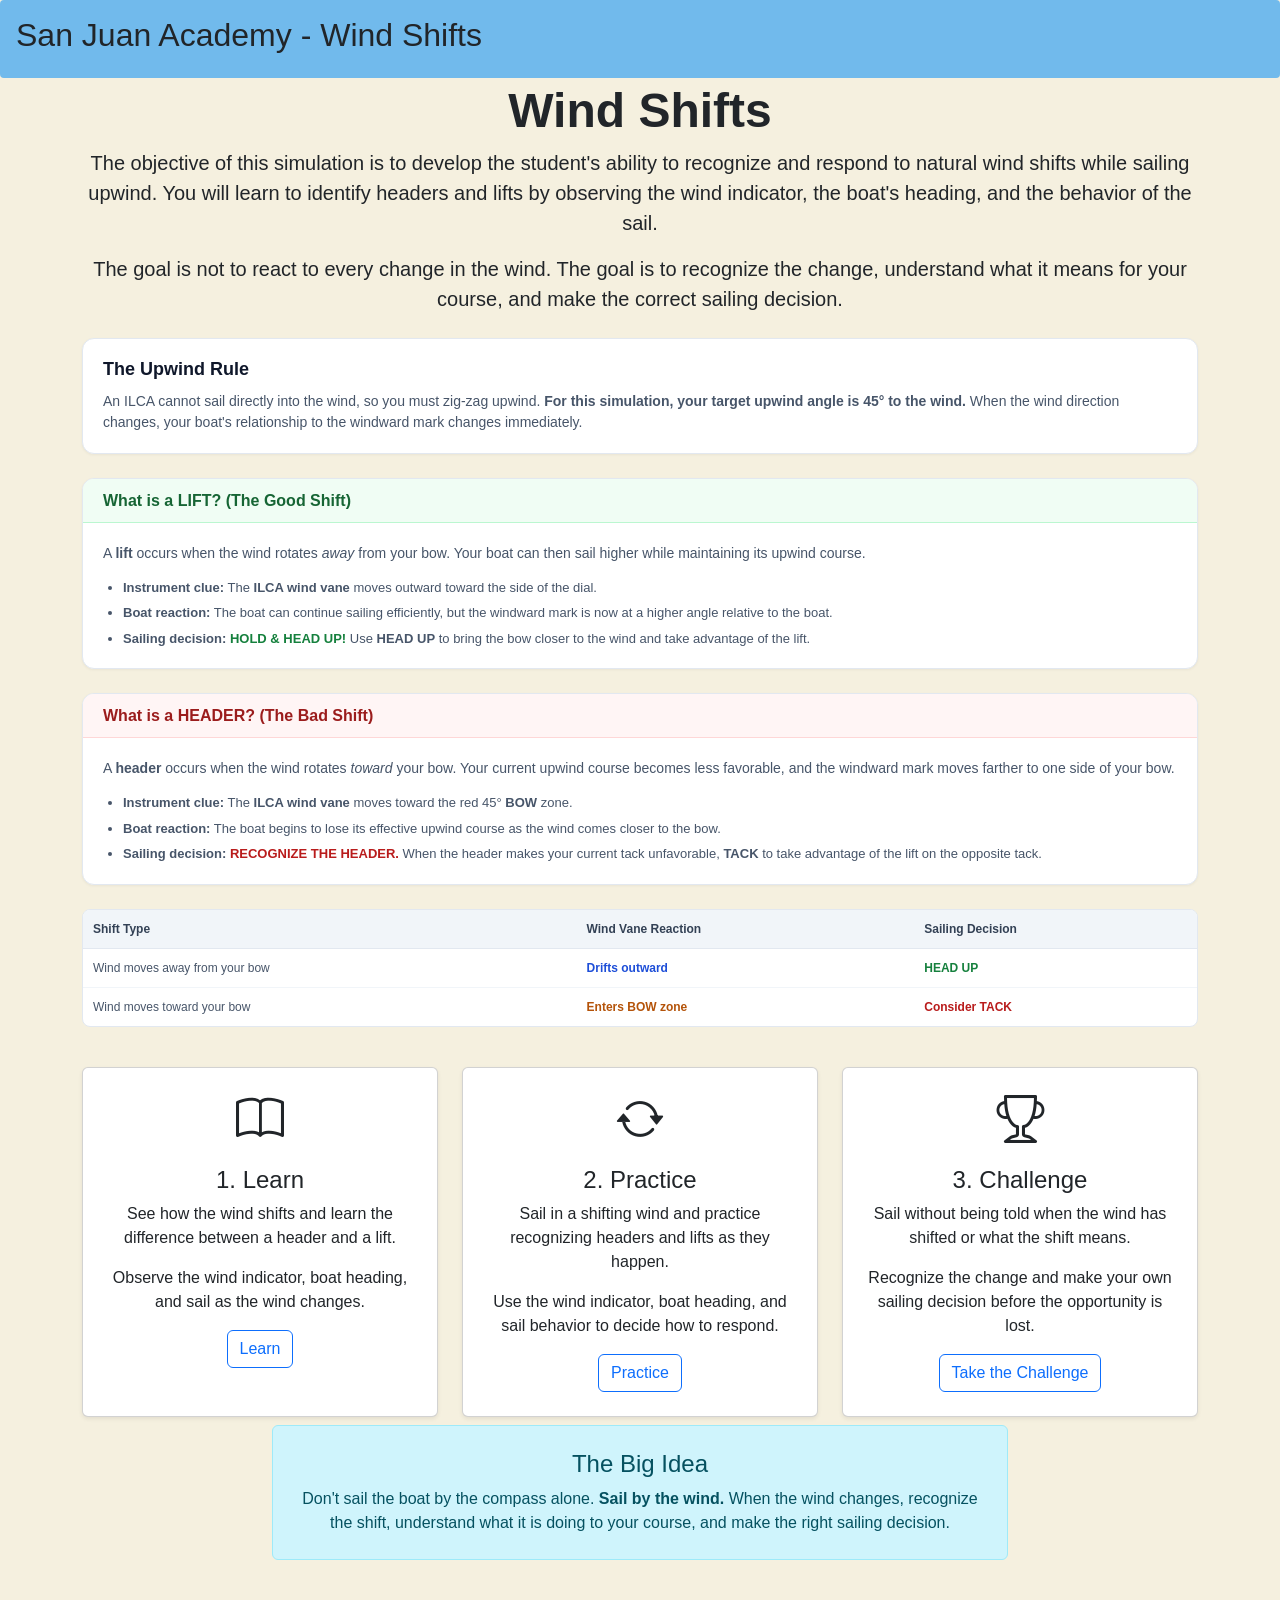
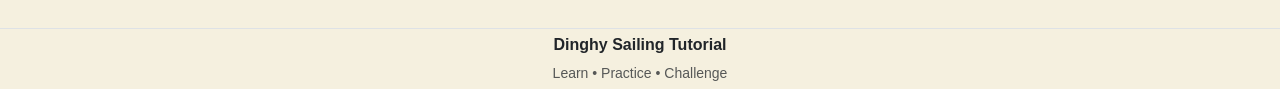
==== commit 975405ed: "Improved the title bar." ====
--- a/index.html
+++ b/index.html
@@ -31,7 +31,7 @@
 <body>
 
 <div style="background-color: var(--nav-bg); color: var(--text-color); padding: 1rem; border-radius: 4px;">
-    <h2>San Juan Academy</h2>
+    <h2>San Juan Academy - Wind Shifts</h2>
 </div>
 
 <!-- Hero -->
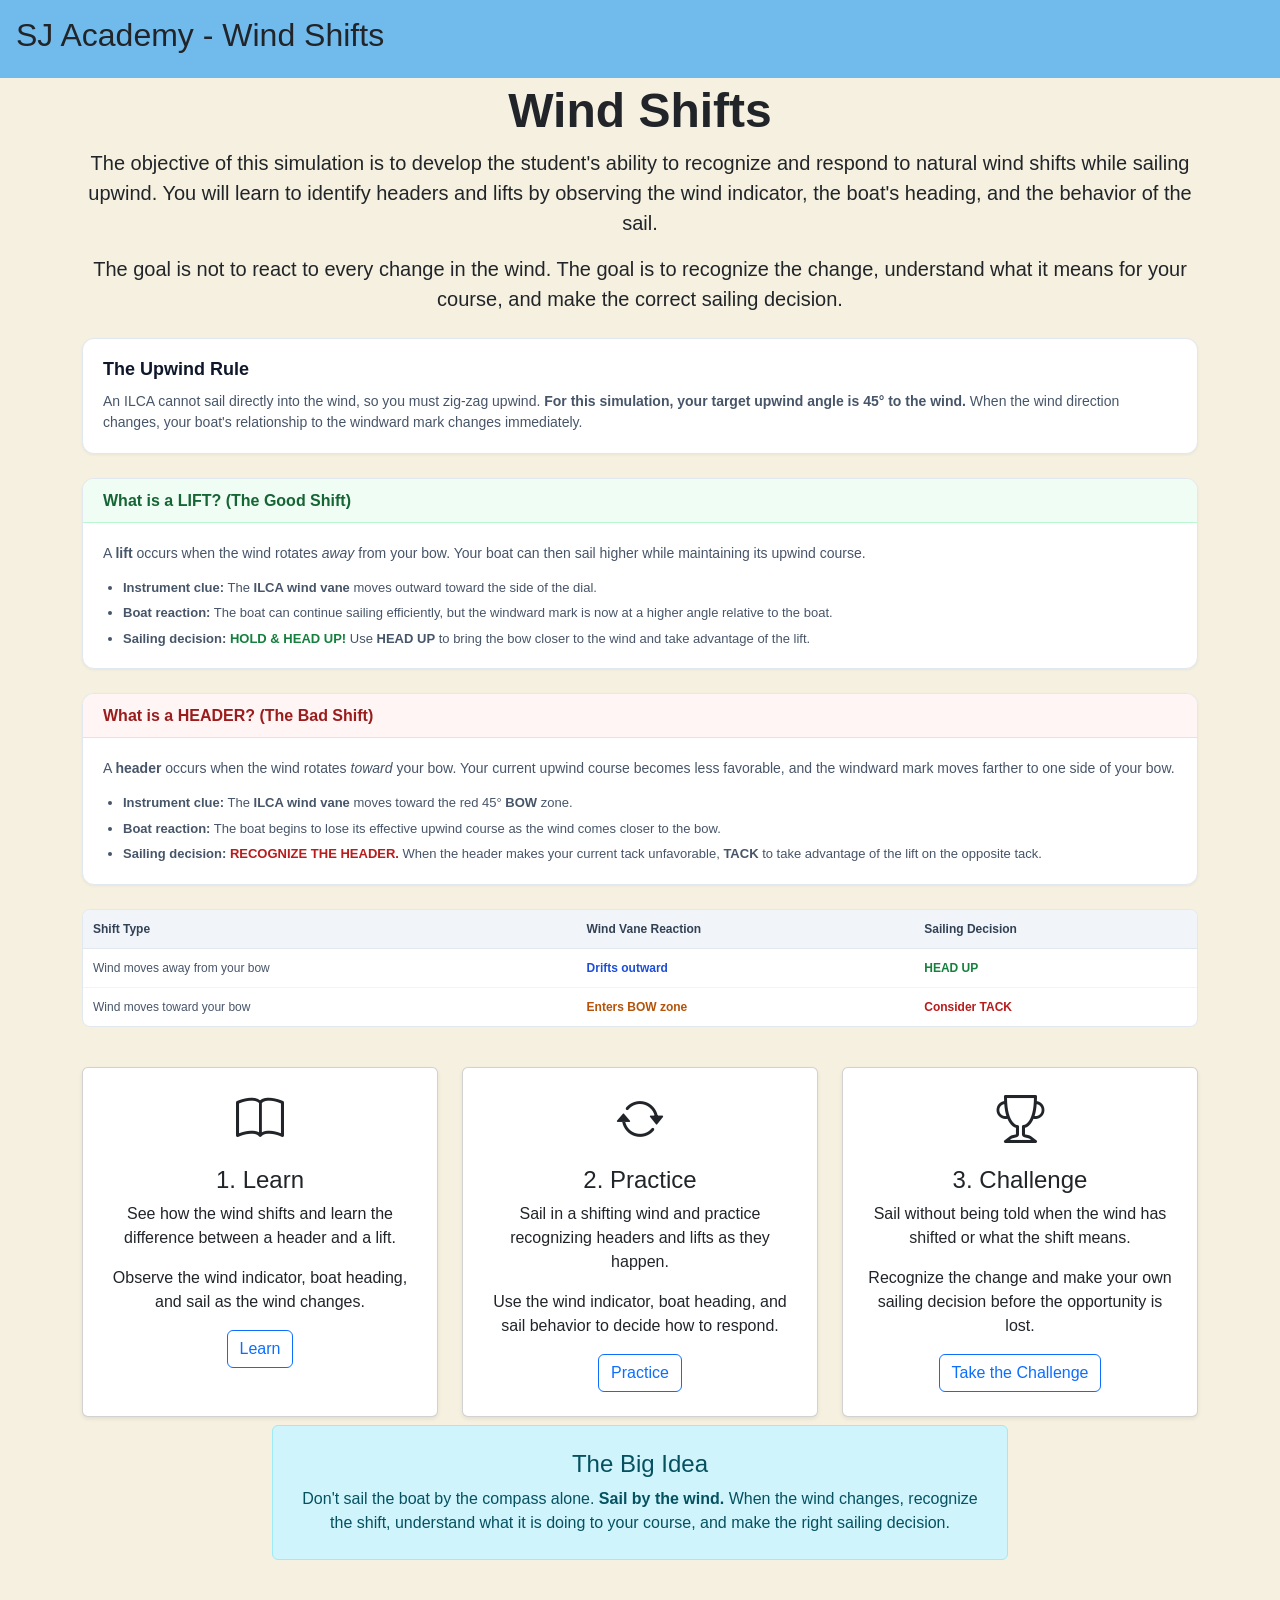
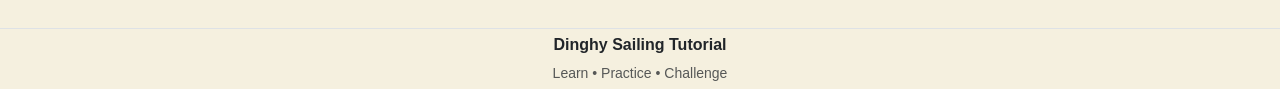
==== commit fca6d084: "fixed the nav" ====
--- a/index.html
+++ b/index.html
@@ -30,8 +30,8 @@
 
 <body>
 
-<div style="background-color: var(--nav-bg); color: var(--text-color); padding: 1rem; border-radius: 4px;">
-    <h2>San Juan Academy - Wind Shifts</h2>
+<div style="background-color: var(--nav-bg); color: var(--text-color); padding: 1rem;">
+    <h2>SJ Academy - Wind Shifts</h2>
 </div>
 
 <!-- Hero -->
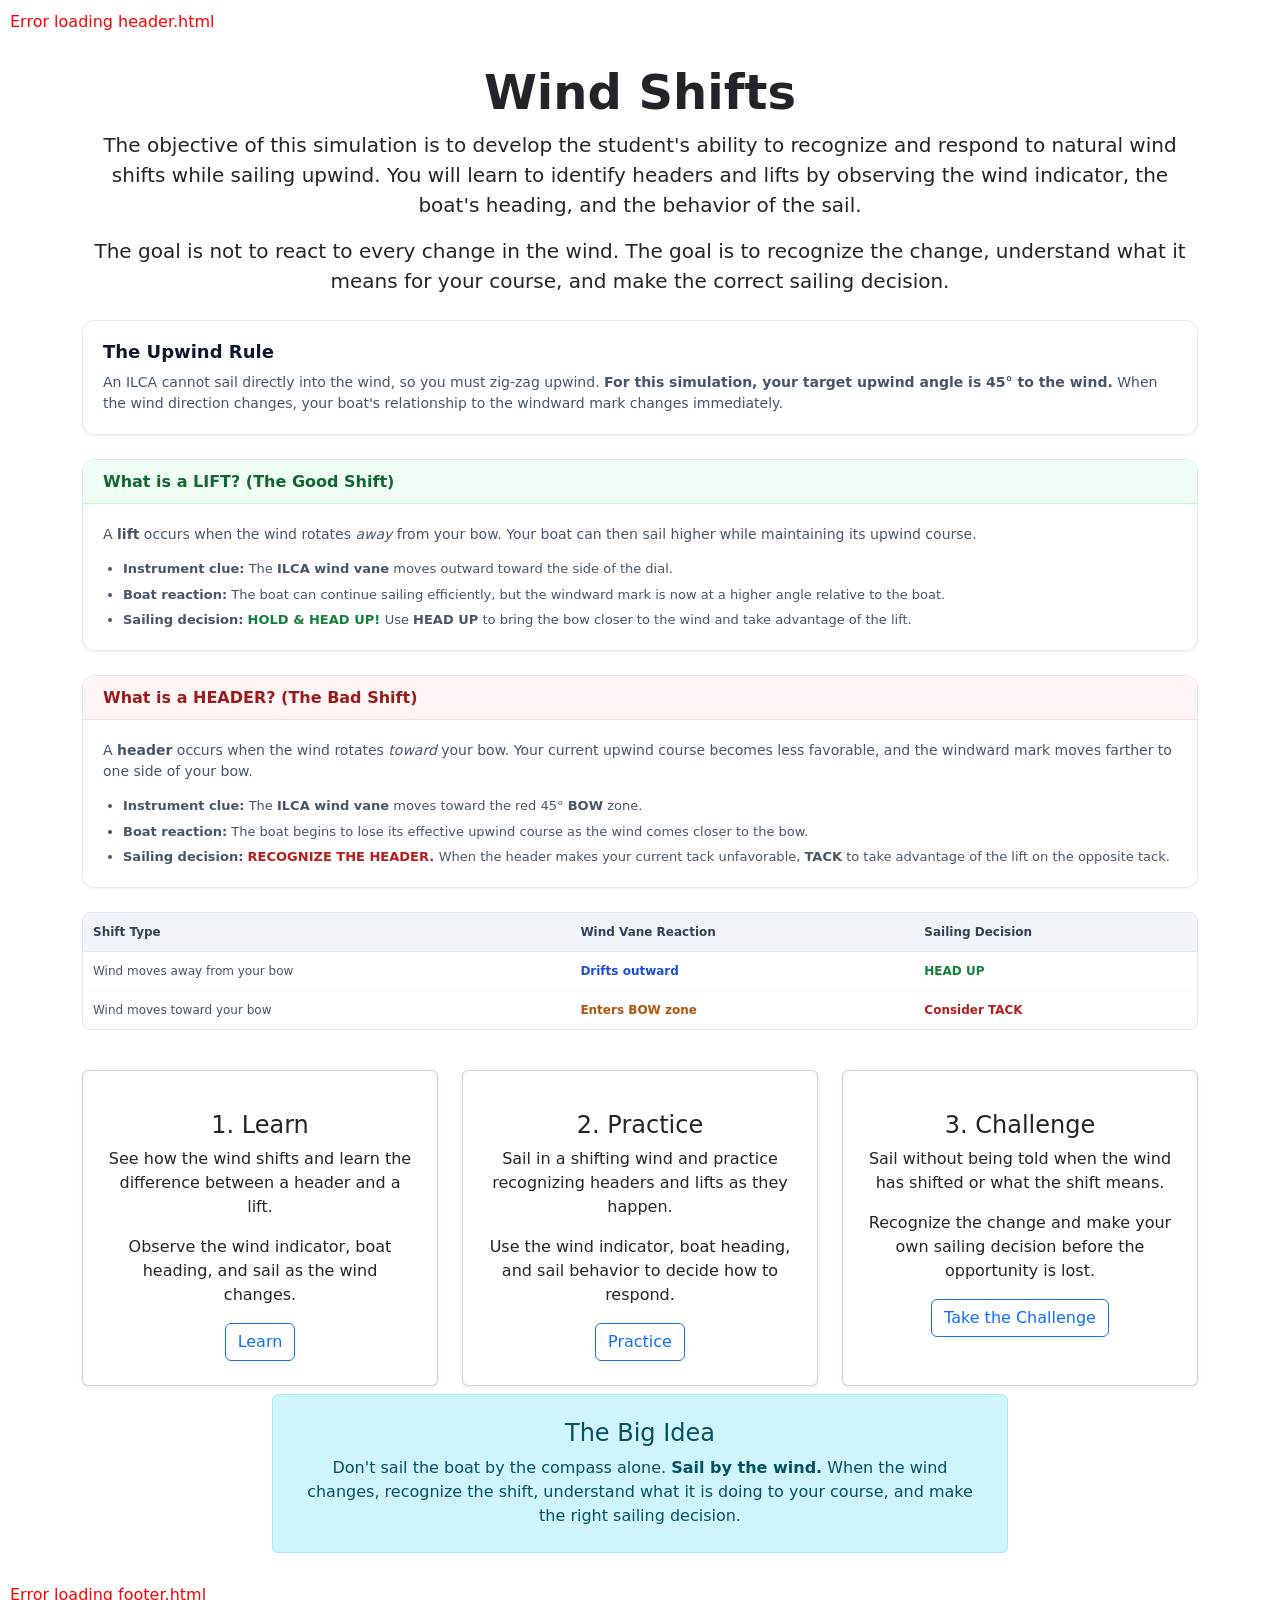
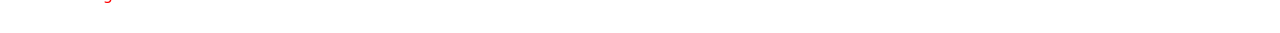
==== commit 0cd0a07a: "use components" ====
--- a/index.html
+++ b/index.html
@@ -6,33 +6,29 @@
 <meta name="viewport" content="width=device-width, initial-scale=1">
 <title>Wind Shifts | San Juan Academy</title>
 
-<!-- Bootstrap -->
-
-<link href="https://cdn.jsdelivr.net/npm/bootstrap@5.3.7/dist/css/bootstrap.min.css" rel="stylesheet">
-
-<!-- Bootstrap Icons -->
-
-<link rel="stylesheet" href="https://cdn.jsdelivr.net/npm/bootstrap-icons@1.13.1/font/bootstrap-icons.min.css">
-
-<!-- Google Font -->
-
-<link href="https://fonts.googleapis.com/css2?family=Inter:wght@400;500;600;700&display=swap" rel="stylesheet">
-
-<!-- Custom CSS -->
-
-<link rel="stylesheet" href="css/style.css">
-
-<link rel="apple-touch-icon" sizes="180x180" href="favicon/apple-touch-icon.png">
-<link rel="icon" type="image/png" sizes="32x32" href="favicon/favicon-32x32.png">
-<link rel="icon" type="image/png" sizes="16x16" href="favicon/favicon-16x16.png">
-<link rel="manifest" href="favicon/site.webmanifest">
+  <!-- 1. External Framework First (Loaded from fast global CDN servers) -->
+  <link href="https://cdn.jsdelivr.net/npm/bootstrap@5.3.7/dist/css/bootstrap.min.css" rel="stylesheet">
+  <link href="https://fonts.googleapis.com/icon?family=Material+Icons" rel="stylesheet">
+
+
+
+ 
+
+<!-- Shared CSS -->
+<link rel="stylesheet" href="https://gerardogala.github.io/Tutorial-Shared/shared.css">
+
+    	<!-- 2. Your Personal Custom CSS Last (Overrides everything above safely) -->
+  	<link rel="stylesheet" href="css/style.css">
+    <link rel="apple-touch-icon" sizes="180x180" href="favicon/apple-touch-icon.png">
+    <link rel="icon" type="image/png" sizes="32x32" href="favicon/favicon-32x32.png">
+    <link rel="icon" type="image/png" sizes="16x16" href="favicon/favicon-16x16.png">
+    <link rel="manifest" href="favicon/site.webmanifest">
 </head>
 
 <body>
-
-<div style="background-color: var(--nav-bg); color: var(--text-color); padding: 1rem;">
-    <h2>SJ Academy - Wind Shifts</h2>
-</div>
+  <!-- Header will be injected here -->
+  <div id="header-placeholder"></div>
+
 
 <!-- Hero -->
 <header class="container text-center py-1">
@@ -392,26 +388,14 @@
 
 </section>
 
-<!-- Footer -->
-
-<footer class="border-top mt-5 py-1">
-
-<div class="container text-center">
-
-    <p class="mb-1">
-        <strong>Dinghy Sailing Tutorial</strong>
-    </p>
-
-    <small class="text-body-secondary">
-        Learn • Practice • Challenge
-    </small>
-
-</div>
-
-</footer>
-
-<script src="https://cdn.jsdelivr.net/npm/bootstrap@5.3.7/dist/js/bootstrap.bundle.min.js">
-</script>
+  <!-- Footer -->
+  <div id="footer-placeholder"></div>
+
+
+  <script src="js/layout.js"></script>
+
+  <script src="https://cdn.jsdelivr.net/npm/bootstrap@5.3.7/dist/js/bootstrap.bundle.min.js">
+  </script>
 
 </body>
 </html>
--- a/css/style.css
+++ b/css/style.css
@@ -1,246 +1,6 @@
-/* 1. Define your 5 colors */
-:root {
-  --bg-color: rgb(245 240 223);       /* 1. Soft Sand (Main Light Background) */
-  --text-color: rgb(33 37 41);         /* 2. Charcoal Black (Main Text for clear reading) */
-  --primary-color: rgb(21 101 161);    /* 3. Deep Sea Blue (Buttons) */
-  --nav-bg: rgb(113 186 236);          /* 4. Light Clear Sky Blue (Navbar Background) */
-  --footer-bg: rgb(229 217 186);       /* 5. Sandy Beach Beige (Footer Background) */
-}
-
-/* 2. Assign them to your HTML structures */
-body {
-  background-color: var(--bg-color) !important;
-  color: var(--text-color) !important;
-  margin: 0;
-  font-family: -apple-system, BlinkMacSystemFont, "Segoe UI", Roboto, sans-serif;
-}
-
-
-
-
-
-
-
-
-
-
-  /* 1. Make the input pane a flex container that fills the height */
-#input-pane {
-  display: flex;
-  flex-direction: column;
-  height: 100%; /* Or 100vh depending on your container setup */
-}
-
-
-/* 2. Hide inactive sections, but make the active section fill ALL available space */
-.input-section {
-  display: none; 
-}
-
-.input-section.active {
-  display: flex;
-  flex-direction: column;
-  flex: 1; /* 💡 This forces the active section to stretch and fill the whole #input-pane */
-  height: 100%;
-}
-
-/* 3. Make the rows stretch evenly from top to bottom */
-.input-section.active .control-row,
-.input-section.active .control-column {
-  display: flex;
-  flex: 1; /* 💡 This splits the vertical space evenly among rows/columns */
-  gap: 8px; /* Adds space between buttons */
-  margin-bottom: 8px;
-}
-
-/* 4. Make the buttons expand to fill the width and height of their row */
-.control-button {
-  flex: 1; /* 💡 This forces buttons to stretch horizontally to fill the row */
-  width: 100%;
-  height: 100%; /* Forces buttons to stretch vertically */
-  font-size: 1.1rem; /* Optional: makes text easier to read on big buttons */
-}
-
-
-/* ==========================================
-   4. Individual Panel Blocks
-   ========================================== */
-#windControl, 
-#pointOfSailControl, 
-#map, 
-#input-pane {
-  background: #ffffff;
-  padding: 8px; /* Reduced box interior padding */
-  border-radius: 6px;
-  box-shadow: 0 1px 3px rgba(0, 0, 0, 0.05);
-  box-sizing: border-box;
-}
-
 /* Map specific styling */
 #map {
   background-color: #e5e9f0;
   border: 1px dashed #ccd4e0;
   height: 900px;
 }
-
-/* ==========================================
-   5. Form Elements & Radio Buttons
-   ========================================== */
-label {
-  display: block;
-  margin-bottom: 4px; /* Snug spacing between options */
-  cursor: pointer;
-  font-size: 0.88rem;
-}
-
-input[type="radio"] {
-  margin-right: 4px;
-  vertical-align: middle;
-}
-
-/* ==========================================
-   5. Input Pane / Active Section
-   ========================================== */
-#input-pane {
-  display: flex;
-  flex-direction: column;
-  padding: 4px; /* Minimal padding around controls */
-}
-
-/* Hide inactive sections */
-.input-section:not(.active) {
-  display: none !important;
-}
-
-/* Active section matches its exact text/button height */
-.input-section.active {
-  display: flex;
-  flex-direction: column;
-  width: 100%;
-  gap: 4px; /* Close spacing between button rows */
-  box-sizing: border-box;
-}
-
-/* Row-based buttons alignment */
-.control-row {
-  display: flex;
-  gap: 4px; /* Minimal gap side-by-side */
-}
-
-/* Column-based buttons alignment */
-.control-column {
-  display: flex;
-  flex-direction: column;
-  gap: 4px; /* Minimal gap stacked */
-}
-
-/* Modern, dense dashboard buttons */
-.control-button {
-  flex: 1;
-  padding: 5px 8px; /* Smaller, tight padding inside buttons */
-  font-size: 0.85rem; /* Readable but small font */
-  font-weight: 500;
-  color: #4a5568;
-  background-color: #ffffff;
-  border: 1px solid #cbd5e1;
-  border-radius: 4px;
-  cursor: pointer;
-  transition: all 0.15s ease;
-  white-space: nowrap;
-}
-
-.control-button:hover {
-  background-color: #edf2f7;
-}
-/* ==========================================
-   INPUT PANE & ACTIVE SECTIONS
-   ========================================== */
-#input-pane {
-  display: flex;
-  flex-direction: column;
-  padding: 4px;
-}
-
-/* Hide inactive sections */
-.input-section:not(.active) {
-  display: none !important;
-}
-
-/* Active control layout */
-.input-section.active {
-  display: flex;
-  flex-direction: column;
-  width: 100%;
-  gap: 4px;
-  box-sizing: border-box;
-}
-
-.control-row {
-  display: flex;
-  gap: 4px;
-}
-
-.control-column {
-  display: flex;
-  flex-direction: column;
-  gap: 4px;
-}
-
-/* Base button style (Unclicked) */
-.control-button {
-  flex: 1;
-  padding: 5px 8px;
-  font-size: 0.85rem;
-  font-weight: 500;
-  color: #4a5568;
-  background-color: #ffffff;
-  border: 1px solid #cbd5e1;
-  border-radius: 4px;
-  cursor: pointer;
-  transition: all 0.1s ease;
-  white-space: nowrap;
-}
-
-/* Hover state (Only changes background slightly on mouseover) */
-.control-button:hover {
-  background-color: #edf2f7;
-}
-
-/* =========================================================
-   🎯 THE FIX: THE HIGHLIGHT RULE FOR THE CURRENT SETTING
-   ========================================================= */
-/* Change '.selected' to match whatever class name your JS uses */
-.control-button.selected,
-.control-button.active-setting { 
-  background-color: #3182ce !important; /* Vivid Sea Blue */
-  color: #ffffff !important;            /* High-contrast White Text */
-  border-color: #2b6cb0 !important;      /* Darker Blue Border */
-  font-weight: bold !important;
-}
-
-#pointOfSailControl .point-of-sail-options {
-    display: flex;
-    flex-wrap: wrap;
-    gap: 8px 12px;
-    align-items: center;
-}
-
-#pointOfSailControl label {
-    white-space: nowrap;
-}
-
-  #startExamBtn {
-    position: absolute;
-    bottom: 30px;       /* lower center */
-    left: 50%;
-    transform: translateX(-50%);
-    z-index: 1000;
-    background: #007acc;
-    color: #fff;
-    border: none;
-    padding: 16px 32px;
-    font-size: 1.2rem;
-    font-weight: bold;
-    border-radius: 8px;
-    cursor: pointer;
-  }
